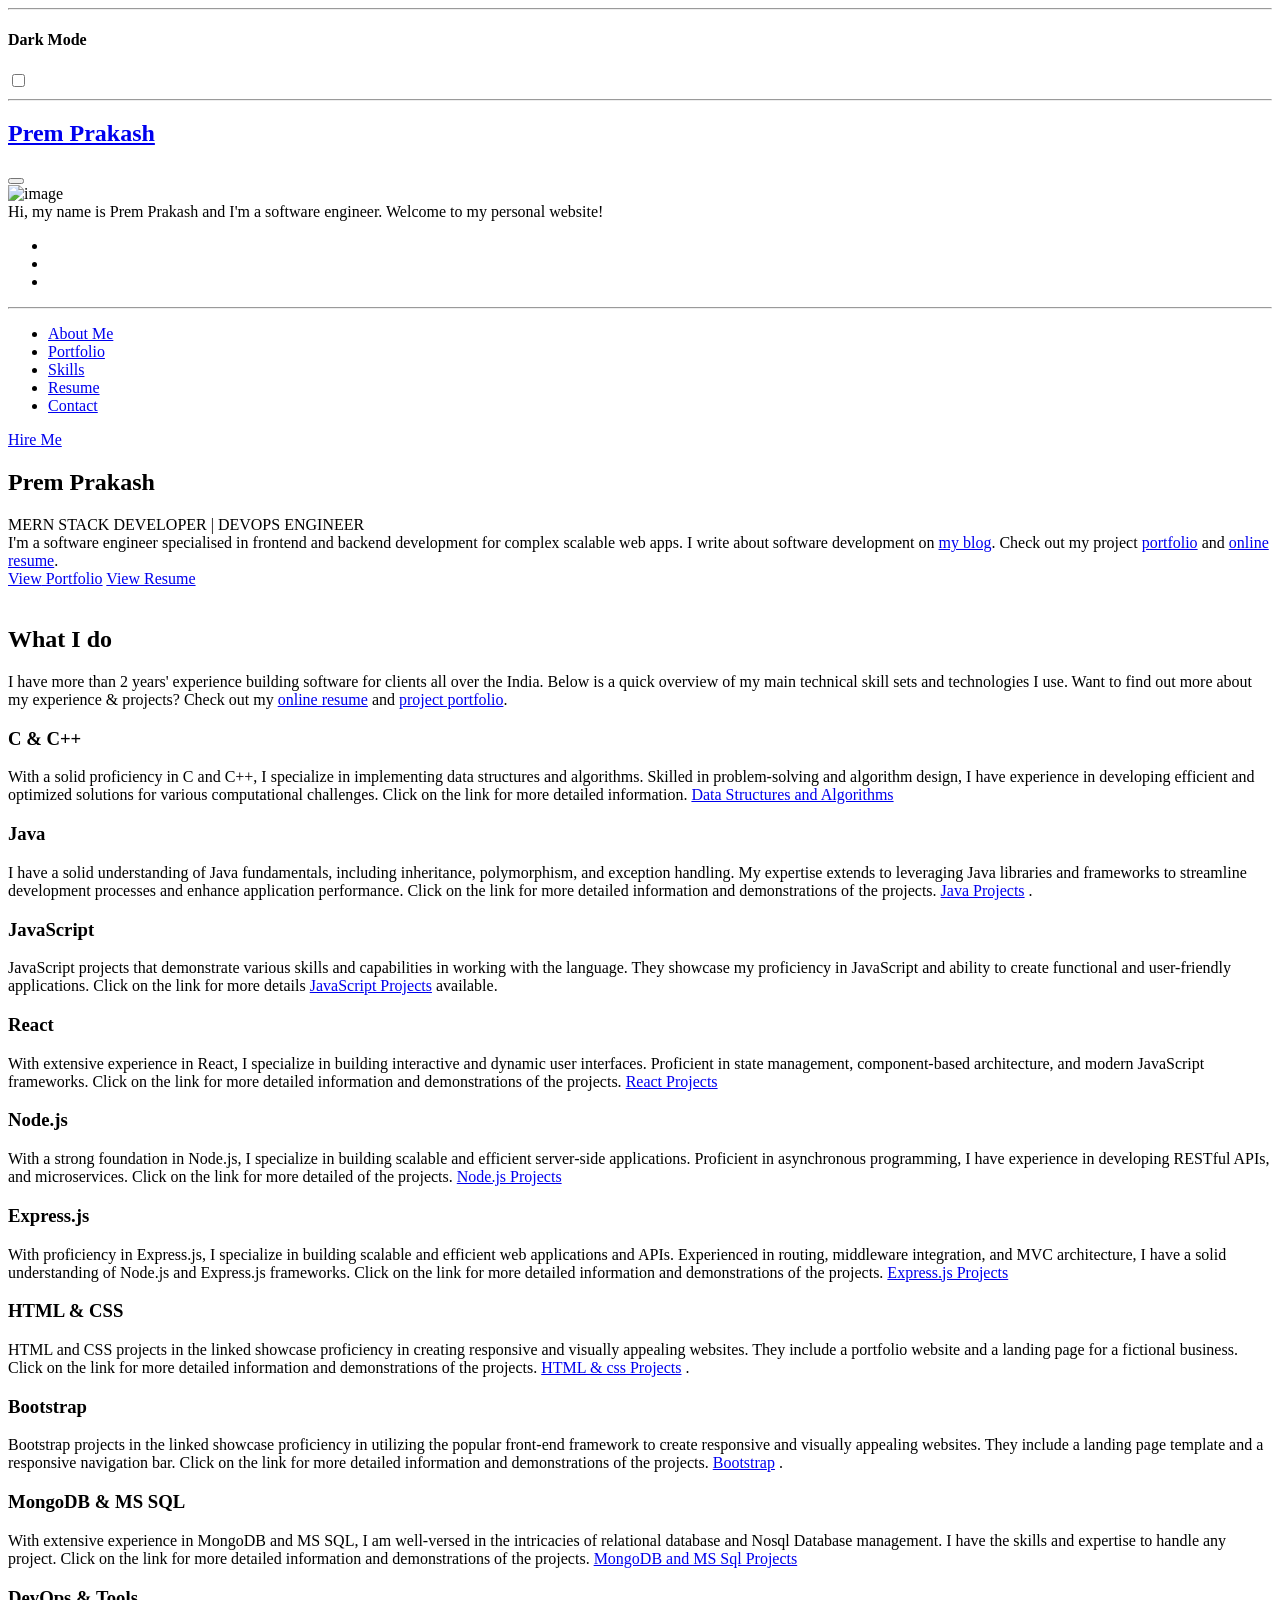
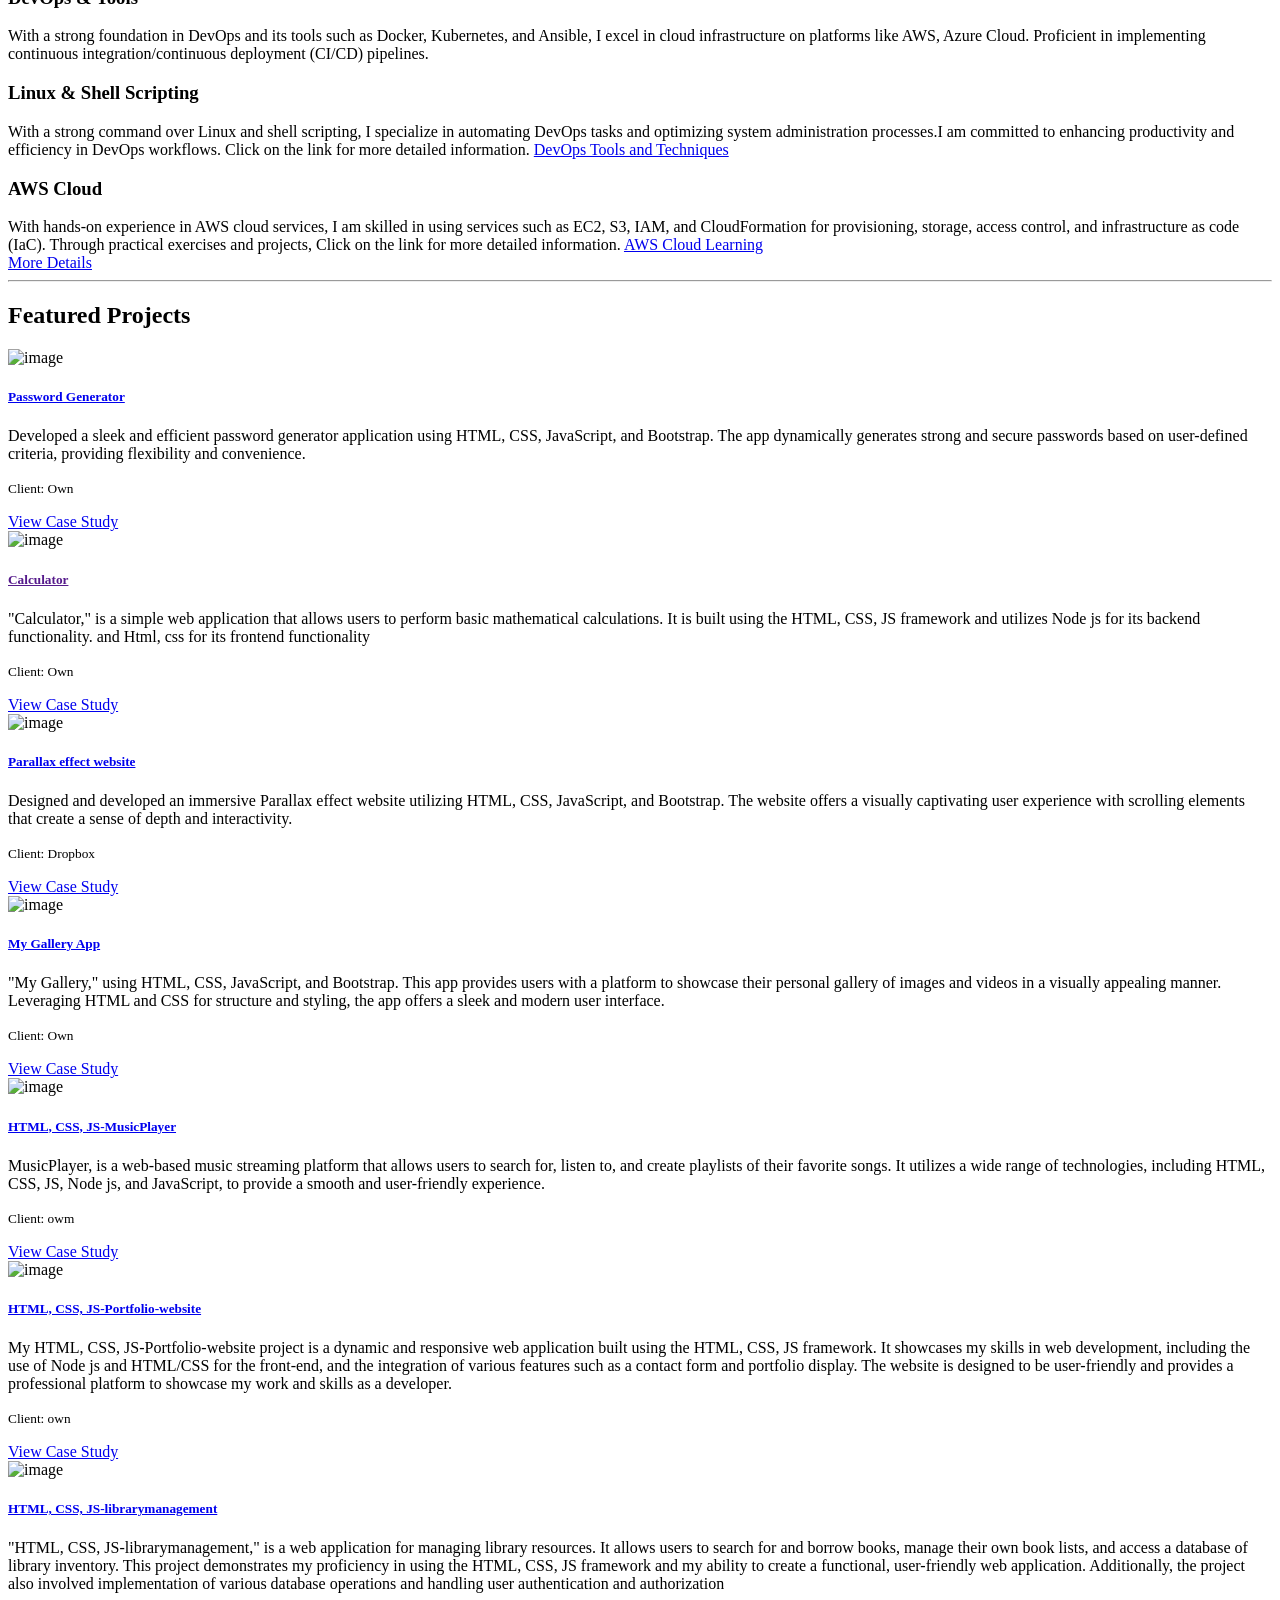
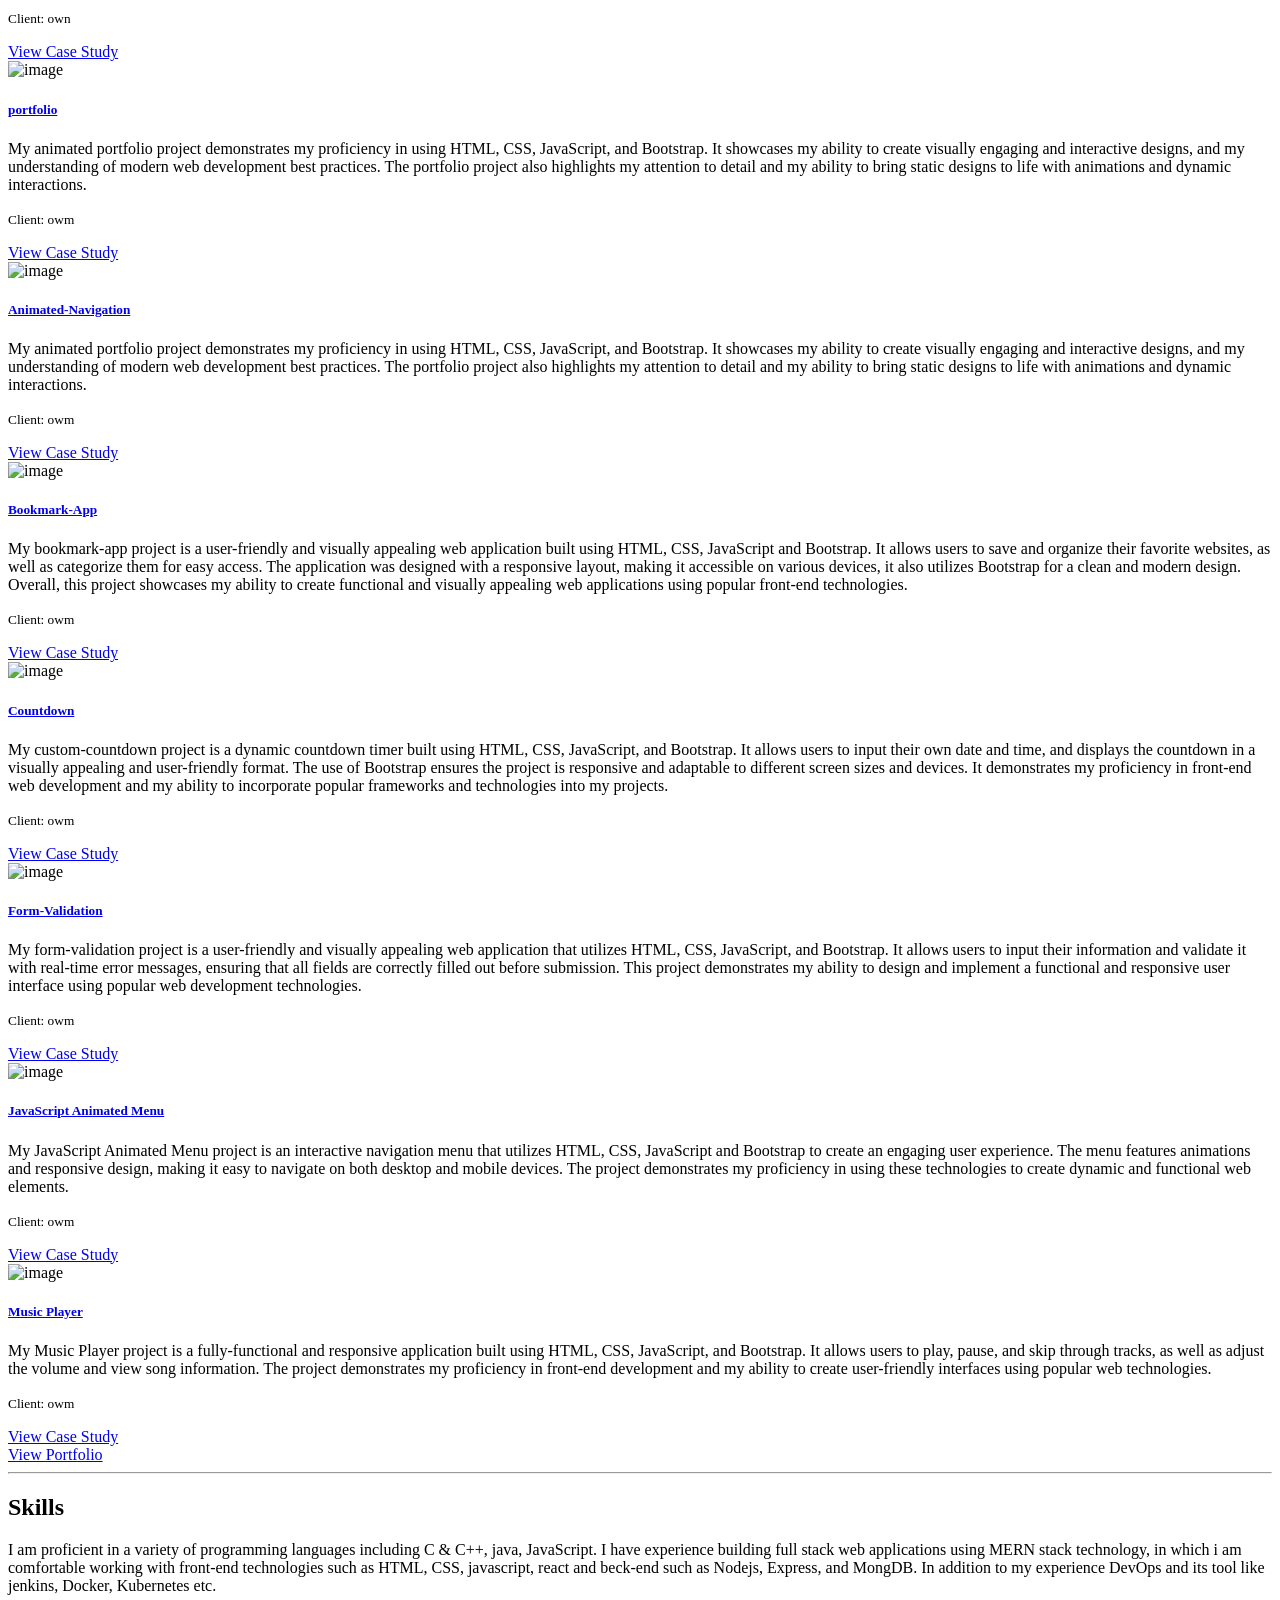
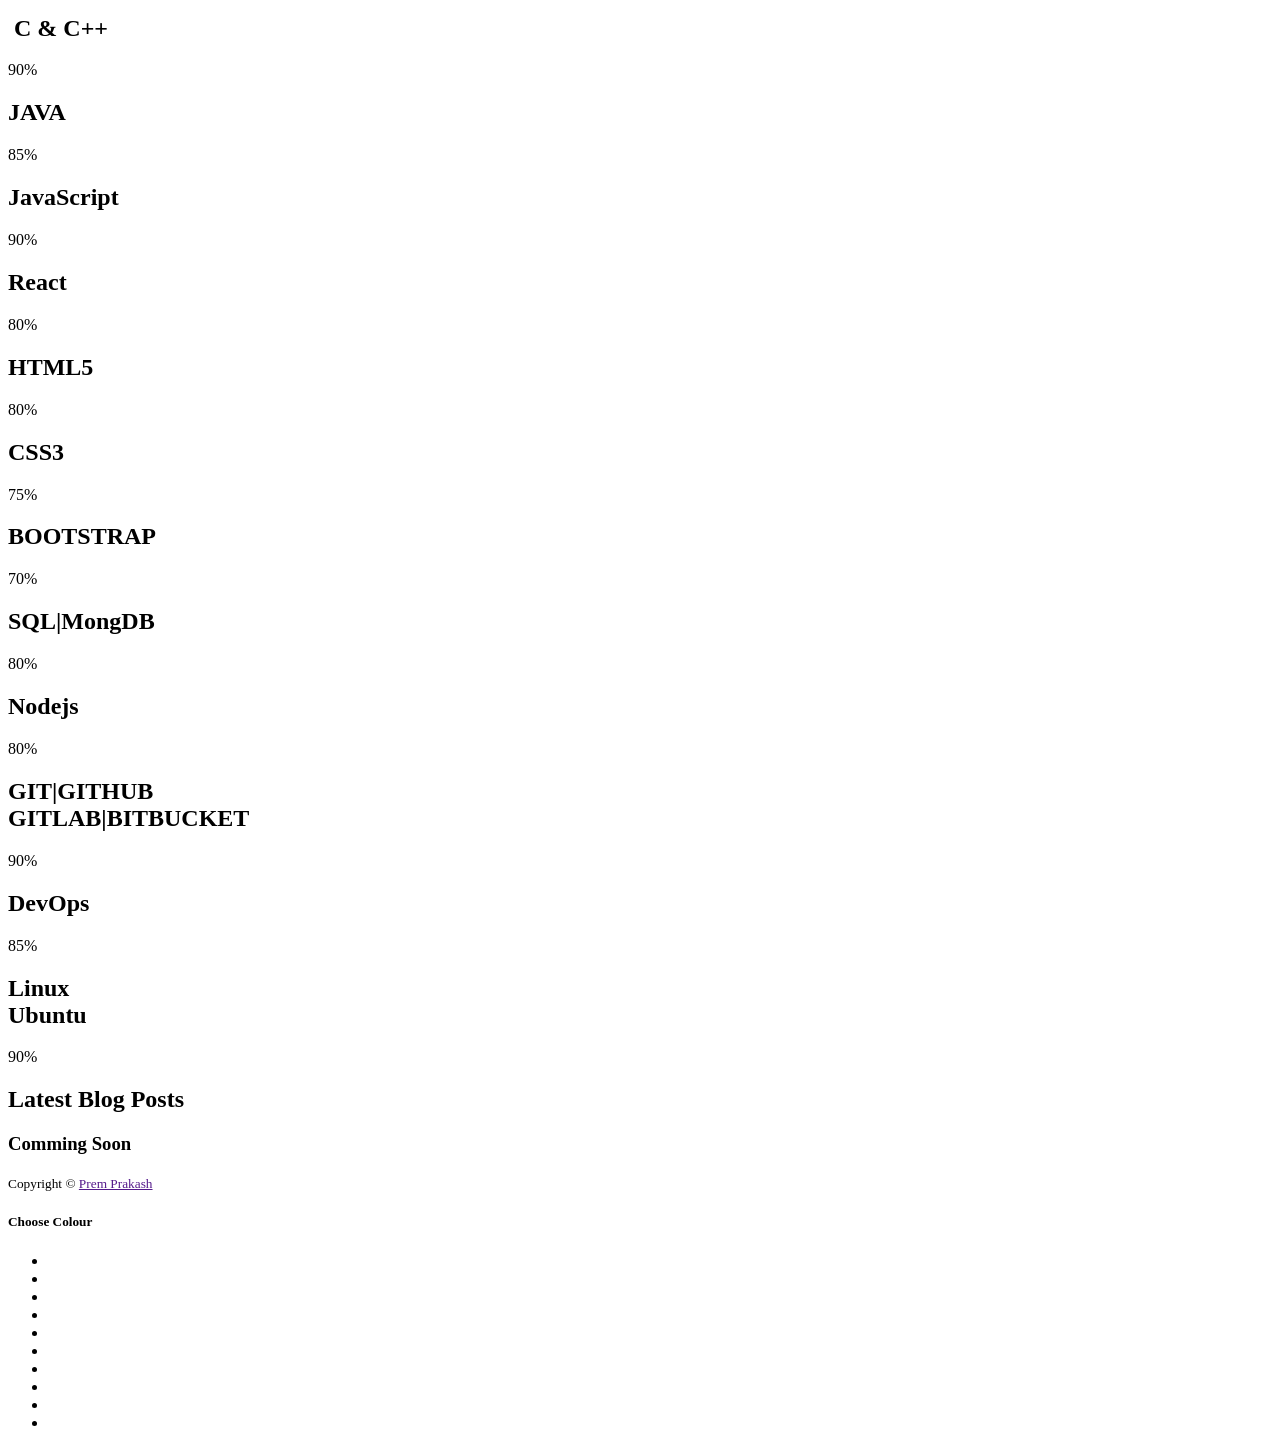
==== index.html @ c35da8e7 "Add files via upload" ====
<!DOCTYPE html>
<html lang="en">

<head>
	<title>PREM PRAKASH</title>

	<!-- Meta -->
	<meta charset="utf-8">
	<meta http-equiv="X-UA-Compatible" content="IE=edge">
	<meta name="viewport" content="width=device-width, initial-scale=1.0">
	<meta name="description" content="">
	<meta name="author" content="">
	<link rel="shortcut icon" href="assets/images/profile.PNG">

	<!-- Google Fonts -->
	<link href="https://fonts.googleapis.com/css?family=Roboto:300,400,500,700" rel="stylesheet">

	<!-- FontAwesome JS -->
	<script defer src="assets/fontawesome/js/all.js"></script>

	<!-- Plugin CSS -->
	<link rel="stylesheet" href="assets/plugins/tiny-slider/tiny-slider.css">

	<!-- Theme CSS -->
	<link id="theme-style" rel="stylesheet" href="assets/css/theme-1.css">
	<link id="theme-style" rel="stylesheet" href="assets/css/skill.css">

</head>

<body oncontextmenu="return false;">



	<div class="main-wrapper">
		<section class="about-me-section p-3 p-lg-5 theme-bg-light">
			<header class="header text-center">
				<div class="dark-mode-toggle">
					<hr class="mb-4">
					<h4 class="toggle-name"><i class="fas fa-adjust"></i>Dark Mode</h4>

					<input class="toggle" id="darkmode" type="checkbox">
					<label class="toggle-btn mx-auto mb-0" for="darkmode"></label>
					<hr>

				</div><!--//dark-mode-toggle-->
				<div class="force-overflow">
					<h1 class="blog-name pt-lg-4 mb-0"><a class="no-text-decoration" href="index.html">Prem Prakash</a>
					</h1>

					<nav class="navbar navbar-expand-lg navbar-dark">

						<button class="navbar-toggler" type="button" data-bs-toggle="collapse"
							data-bs-target="#navigation" aria-controls="navigation" aria-expanded="false"
							aria-label="Toggle navigation">
							<span class="navbar-toggler-icon"></span>
						</button>

						<div id="navigation" class="collapse navbar-collapse flex-column">
							<div class="profile-section pt-3 pt-lg-0">
								<img class="profile-image mb-3 rounded-circle mx-auto" src="assets/images/profile.PNG"
									alt="image">

								<div class="bio mb-3">Hi, my name is Prem Prakash and I'm a software engineer.
									Welcome to my
									personal website!</div><!--//bio-->
								<ul class="social-list list-inline py-2 mx-auto">
									<!-- <li class="list-inline-item"><a href="#"><i class="fab fa-twitter fa-fw"></i></a>
									</li> -->
									<li class="list-inline-item"><a
											href="https://www.linkedin.com/in/prem-prakash-7bb90125b/"><i
												class="fab fa-linkedin-in fa-fw"></i></a></li>
									<li class="list-inline-item"><a href="https://github.com/premprakashIT"><i
												class="fab fa-github-alt fa-fw"></i></a></li>
									<!-- <li class="list-inline-item"><a href="#"><i
												class="fab fa-stack-overflow fa-fw"></i></a>
									</li> -->
									<li class="list-inline-item"><a href="https://wa.me/919412964984"><i
												class="fa-brands fa-whatsapp"></i></a></li>
									<!-- <li class="list-inline-item"><a href="https://github.com/premprakashIT"><i
												class="fa-brands fa-github"></i></a></li>
									<li class="list-inline-item"><a href=""><i
												class="fa-brands fa-skype"></i></a></li> -->

								</ul><!--//social-list-->


								<hr>
							</div><!--//profile-section-->


							<ul class="navbar-nav flex-column text-start">
								<li class="nav-item">
									<a class="nav-link scrollto active" href="index.html"><i
											class="fas fa-user fa-fw me-2"></i>About
										Me<span class="sr-only"></span></a>
								</li>
								<li class="nav-item">
									<a class="nav-link scrollto" href="portfolio.html"><i
											class="fas fa-laptop-code fa-fw me-2"></i>Portfolio</a>
								</li>
								<!-- <li class="nav-item">
									<a class="nav-link scrollto" href="services.html"><i
											class="fas fa-briefcase fa-fw me-2"></i>Services
										&amp; Pricing</a>
								</li> -->
								<li class="nav-item">
									<a class="nav-link scrollto" href="skills.html"><i
											class="fas fa-language fa-fw me-2"></i>Skills</a>
								</li>
								<li class="nav-item">
									<a class="nav-link scrollto" href="resume.html"><i
										class="fas fa-file-alt fa-fw me-2"></i>Resume</a>
									</li>
								<!-- <li class="nav-item">
									<a class="nav-link scrollto" href="certificates.html"><i
											class="fas fa-certificate fa-fw me-2"></i>certificates</a>
										</li>
								<li class="nav-item">
									<a class="nav-link scrollto" href="blog-home.html"><i
											class="fas fa-blog fa-fw me-2"></i>Blog</a>
								</li> -->
								<li class="nav-item scrollto">
									<a class="nav-link" href="contact.html"><i
											class="fas fa-envelope-open-text fa-fw me-2"></i>Contact</a>
								</li>
								<!-- <li class="nav-item dropdown">
									<a class="nav-link dropdown-toggle" href="#" id="navbarDropdown" role="button"
										data-bs-toggle="dropdown" aria-expanded="false">
										<i class="fas fa-cogs fa-fw me-2"></i>More Pages
									</a>
									<ul class="dropdown-menu" aria-labelledby="navbarDropdown">
										<li><a class="dropdown-item" href="project.html">Project Page</a></li>
										<li><a class="dropdown-item" href="blog-home.html">Blog Home 1</a></li>
										<li><a class="dropdown-item" href="blog-home-alt.html">Blog Home 2</a></li>
										<li><a class="dropdown-item" href="blog-post.html">Blog Post</a></li>
									</ul>
								</li> -->
							</ul>

							<div class="my-2">
								<a class="btn btn-primary" href="contact.html" target="_blank"><i
									class="fas fa-paper-plane me-2"></i>Hire Me</a>
								</div>
								
							</div>
					</nav>
				</div><!--//force-overflow-->
			</header>
			<div class="container">
				<div class="profile-teaser row">

					<div class="col">
						<h2 class="name font-weight-bold mb-1">Prem Prakash</h2>
						<div class="tagline mb-3">MERN STACK DEVELOPER | DEVOPS ENGINEER</div>
						<div class="bio mb-4">I'm a software engineer specialised in frontend and backend development
							for complex scalable web apps. I write about software development on <a class="text-link"
								href="blog-home.html">my blog</a>. Check out
							my project <a class="text-link" href="portfolio.html">portfolio</a> and <a class="text-link"
								href="resume.html">online resume</a>.
						</div><!--//bio-->
						<div class="mb-4">
							<a class="btn btn-primary me-2 mb-3" href="portfolio.html"><i
								class="fas fa-arrow-alt-circle-right me-2"></i><span
								class="d-none d-md-inline">View</span> Portfolio</a>
								<a class="btn btn-secondary mb-3" href="resume.html"><i
									class="fas fa-file-alt me-2"></i><span class="d-none d-md-inline">View</span>
									Resume</a>
						</div>
					</div><!--//col-->

					<div class="col-md-5 col-lg-5">
						<img class="profile-image img-fluid mb-3 mb-lg-0 me-md-0" src="assets/images/profile.PNG"
							alt="">
					</div>
				</div>
			</div>
		</section><!--//about-me-section-->
		
		<section class="overview-section p-3 p-lg-5">
			<div class="container">
				<h2 class="section-title font-weight-bold mb-3">What I do</h2>
				<div class="section-intro mb-5">I have more than 2 years' experience building software for clients all
					over the India. Below is a quick overview of my main technical skill sets and technologies I use.
					Want to find out more about my experience & projects? Check out my <a class="text-link"
					href="resume.html">online resume</a> and <a class="text-link" href="portfolio.html">project
						portfolio</a>.</div>
				<div class="row">
					<div class="item col-6 col-lg-3">
						<div class="item-inner">
							<div class="item-icon"><i class="fas fa-code"></i></div>
							<h3 class="item-title">C &amp; C++</h3>
							<div class="item-desc">With a solid proficiency in C and C++, I specialize in implementing data structures and algorithms. Skilled in problem-solving and algorithm design, I have experience in developing efficient and optimized solutions for various computational challenges. Click on the link for more detailed information. <a class="theme-link" href="dsa.html" target="_blank">Data Structures and Algorithms</a></div>
						</div><!--//item-inner-->
					</div>
					
					
					<div class="item col-6 col-lg-3">
						<div class="item-inner">
							<div class="item-icon"><i class="fab fa-java me-2"></i></div>
							<h3 class="item-title">Java</h3>
							<div class="item-desc">I have a solid understanding of Java fundamentals, including inheritance, polymorphism, and exception handling. My expertise extends to leveraging Java libraries and frameworks to streamline development processes and enhance application performance. 
								Click on the link for more detailed information and demonstrations of the projects. <a
									class="theme-link" href="project.html" target="_blank">Java Projects</a>
								.</div>
						</div><!--//item-inner-->
					</div><!--//item-->
					<!-- <div class="item col-6 col-lg-3">
						<div class="item-inner">
							<div class="item-icon"><i class="fab fa-python me-2"></i></div>
							<h3 class="item-title">Python</h3>
							<div class="item-desc">python projects in the linked showcase a range of skills in utilizing
								the language for data analysis and machine learning. They include a sentiment analysis
								tool for social media text and a predictive model for stock prices.
								Click on the link for more detailed information and demonstrations of the projects
								<a class="theme-link" href="project.html" target="_blank">Python Projects</a>
							</div>
						</div> 
					</div> -->
					
					<div class="item col-6 col-lg-3">
						<div class="item-inner">
							<div class="item-icon"><i class="fab fa-js-square"></i></div>
							<h3 class="item-title">JavaScript</h3>
							<div class="item-desc">JavaScript projects that demonstrate various skills and capabilities
								in working with the language.
								They showcase my proficiency in JavaScript and ability to create functional and
								user-friendly applications.
								Click on the link for more details
								<a class="theme-link" href="project.html" target="_blank">JavaScript Projects</a>
								available.
							</div>
						</div><!--//item-inner-->
					</div><!--//item-->
					<div class="item col-6 col-lg-3">
						<div class="item-inner">
							<div class="item-icon"><i class="fab fa-react"></i></div>
							<h3 class="item-title">React</h3>
							<div class="item-desc">With extensive experience in React, I specialize in building interactive and dynamic user interfaces. Proficient in state management, component-based architecture, and modern JavaScript frameworks. Click on the link for more detailed information and demonstrations of the projects. <a class="theme-link" href="project.html" target="_blank">React Projects</a></div>
						</div><!--//item-inner-->
					</div>
					<div class="item col-6 col-lg-3">
						<div class="item-inner">
							<div class="item-icon"><i class="fab fa-node-js"></i></div>
							<h3 class="item-title">Node.js</h3>
							<div class="item-desc">With a strong foundation in Node.js, I specialize in building scalable and efficient server-side applications. Proficient in asynchronous programming, I have experience in developing RESTful APIs, and microservices. Click on the link for more detailed of the projects. <a class="theme-link" href="project.html" target="_blank">Node.js Projects</a></div>
						</div><!--//item-inner-->
					</div>
					<div class="item col-6 col-lg-3">
						<div class="item-inner">
							<div class="item-icon"><i class="fas fa-server"></i></div>
							<h3 class="item-title">Express.js</h3>
							<div class="item-desc">With proficiency in Express.js, I specialize in building scalable and efficient web applications and APIs. Experienced in routing, middleware integration, and MVC architecture, I have a solid understanding of Node.js and Express.js frameworks. Click on the link for more detailed information and demonstrations of the projects. <a class="theme-link" href="project.html" target="_blank">Express.js Projects</a></div>
						</div><!--//item-inner-->
					</div>
					
					
					<div class="item col-6 col-lg-3">
						<div class="item-inner">
							<div class="item-icon"><i class="fab fa-html5 me-2"></i><i class="fab fa-css3-alt"></i>
							</div>
							<h3 class="item-title">HTML &amp; CSS</h3>
							<div class="item-desc">HTML and CSS projects in the linked showcase proficiency in creating
								responsive and visually appealing websites. They include a portfolio website and a
								landing page for a fictional business. Click on the link for more detailed information
								and demonstrations of the projects. <a class="theme-link" href="project.html"
									target="_blank">HTML & css Projects</a>

								. </div>
						</div><!--//item-inner-->
					</div><!--//item-->
					<div class="item col-6 col-lg-3">
						<div class="item-inner">
							<div class="item-icon"><i class="fab fa-bootstrap"></i></div>
							<h3 class="item-title">Bootstrap</h3>
							<div class="item-desc">Bootstrap projects in the linked showcase proficiency in utilizing
								the popular front-end framework to create responsive and visually appealing websites.
								They include a landing page template and a responsive navigation bar. Click on the link
								for more detailed information and demonstrations of the projects. <a class="theme-link"
									href="project.html" target="_blank">Bootstrap</a>
								.
							</div>
						</div><!-- //item-inner -->
					</div><!-- //item -->

					
					<div class="item col-6 col-lg-3">
						<div class="item-inner">
							<div class="item-icon"><i class="fas fa-database"></i>
							</div>
							<h3 class="item-title">MongoDB &amp; MS SQL</h3>
							<div class="item-desc">With extensive experience in MongoDB and MS SQL, I am
								well-versed in the intricacies of relational database and Nosql Database management. I have the skills and expertise to handle any project. Click on the link for
								more detailed information
								and demonstrations of the projects. <a class="theme-link" href="project.html"
									target="_blank">MongoDB and MS Sql Projects</a>

							 </div>
						</div><!--//item-inner-->
					</div><!--//item-->
					<div class="item col-6 col-lg-3">
						<div class="item-inner">
							<div class="item-icon"><i class="fas fa-cogs"></i></div>
							<h3 class="item-title">DevOps & Tools</h3>
							<div class="item-desc">With a strong foundation in DevOps and its tools such as Docker, Kubernetes, and Ansible, I excel in cloud infrastructure on platforms like AWS, Azure Cloud. Proficient in implementing continuous integration/continuous deployment (CI/CD) pipelines.</div>
						</div><!--//item-inner-->
					</div>
					<div class="item col-6 col-lg-3">
						<div class="item-inner">
							<div class="item-icon"><i class="fab fa-linux"></i></div>
							<h3 class="item-title">Linux &amp; Shell Scripting</h3>
							<div class="item-desc">With a strong command over Linux and shell scripting, I specialize in automating DevOps tasks and optimizing system administration processes.I am committed to enhancing productivity and efficiency in DevOps workflows. Click on the link for more detailed information. <a class="theme-link" href="devops.html" target="_blank">DevOps Tools and Techniques</a></div>
						</div><!--//item-inner-->
					</div>
					<div class="item col-6 col-lg-3">
						<div class="item-inner">
							<div class="item-icon"><i class="fab fa-aws"></i></div>
							<h3 class="item-title">AWS Cloud</h3>
							<div class="item-desc">With hands-on experience in AWS cloud services, I am skilled in using services such as EC2, S3, IAM, and CloudFormation for provisioning, storage, access control, and infrastructure as code (IaC). Through practical exercises and projects, Click on the link for more detailed information. <a class="theme-link" href="aws.html" target="_blank">AWS Cloud Learning</a></div>
						</div><!--//item-inner-->
					</div>
					
					
				<div class="text-center py-3"><a href="project.html" class="btn btn-primary"><i
							class="fas fa-arrow-alt-circle-right me-2"></i>More Details

					</a></div>

			</div><!--//container-->
		</section>

		<div class="container">
			<hr>
		</div>

		<!-- <section class="testimonials-section p-3 p-lg-5">
			<div class="container">
				<h2 class="section-title font-weight-bold mb-5">Testimonials</h2>

				<div class="testiomonial-carousel-container">
					<div class="testimonial-carousel  tiny-slider">
						<div class="item">
							<div class="item-inner">
								<div class="quote-holder">
									<blockquote class="quote-content">
										Simon is a brilliant software engineer! Lorem ipsum dolor sit amet, consectetuer
										adipiscing elit. Aenean commodo ligula eget dolor. Aenean massa. Cum sociis
										natoque penatibus et magnis.
									</blockquote>
									<i class="fas fa-quote-left"></i>
								</div>//quote-holder
								<div class="source-holder">
									<div class="source-profile">
										<img src="assets/images/clients/profile-1.png" alt="image" />
									</div>
									<div class="meta">
										<div class="name">Brandon James</div>
										<div class="info">Project Manager, Google</div>
									</div>
								</div>
							</div>//item-inner
						</div>//item

						<div class="item">
							<div class="item-inner">
								<div class="quote-holder">
									<blockquote class="quote-content">
										Simon is a brilliant software engineer! Lorem ipsum dolor sit amet, consectetuer
										adipiscing elit. Aenean commodo ligula eget dolor. Aenean massa. Cum sociis
										natoque penatibus et magnis.
									</blockquote>
									<i class="fas fa-quote-left"></i>
								</div>//quote-holder
								<div class="source-holder">
									<div class="source-profile">
										<img src="assets/images/clients/profile-2.png" alt="image" />
									</div>
									<div class="meta">
										<div class="name">Kate Sanders</div>
										<div class="info">Project Manager, Uber</div>
									</div>
								</div>
							</div>//item-inner
						</div>//item

						<div class="item">
							<div class="item-inner">
								<div class="quote-holder">
									<blockquote class="quote-content">
										Simon is a brilliant software engineer! Lorem ipsum dolor sit amet, consectetuer
										adipiscing elit. Aenean commodo ligula eget dolor. Aenean massa. Cum sociis
										natoque penatibus et magnis.
									</blockquote>
									<i class="fas fa-quote-left"></i>
								</div>//quote-holder
								<div class="source-holder">
									<div class="source-profile">
										<img src="assets/images/clients/profile-3.png" alt="image" />
									</div>
									<div class="meta">
										<div class="name">James Lee</div>
										<div class="info">Product Manager, Amazon</div>
									</div>
								</div>
							</div>//item-inner
						</div>//item

						<div class="item">
							<div class="item-inner">
								<div class="quote-holder">
									<blockquote class="quote-content">
										Simon is a brilliant software engineer! Lorem ipsum dolor sit amet, consectetuer
										adipiscing elit. Aenean commodo ligula eget dolor. Aenean massa. Cum sociis
										natoque penatibus et magnis.
									</blockquote>
									<i class="fas fa-quote-left"></i>
								</div>//quote-holder
								<div class="source-holder">
									<div class="source-profile">
										<img src="assets/images/clients/profile-4.png" alt="image" />
									</div>
									<div class="meta">
										<div class="name">James Lee</div>
										<div class="info">Product Manager, Amazon</div>
									</div>
								</div>
							</div>//item-inner
						</div>//item

						<div class="item">
							<div class="item-inner">
								<div class="quote-holder">
									<blockquote class="quote-content">
										Simon is a brilliant software engineer! Lorem ipsum dolor sit amet, consectetuer
										adipiscing elit. Aenean commodo ligula eget dolor. Aenean massa. Cum sociis
										natoque penatibus et magnis.
									</blockquote>
									<i class="fas fa-quote-left"></i>
								</div>//quote-holder
								<div class="source-holder">
									<div class="source-profile">
										<img src="assets/images/clients/profile-5.png" alt="image" />
									</div>
									<div class="meta">
										<div class="name">Olivia White</div>
										<div class="info">Product Manager, Dropbox</div>
									</div>
								</div>
							</div>//item-inner
						</div>//item

						<div class="item">
							<div class="item-inner">
								<div class="quote-holder">
									<blockquote class="quote-content">
										Simon is a brilliant software engineer! Lorem ipsum dolor sit amet, consectetuer
										adipiscing elit. Aenean commodo ligula eget dolor. Aenean massa. Cum sociis
										natoque penatibus et magnis.
									</blockquote>
									<i class="fas fa-quote-left"></i>
								</div>//quote-holder
								<div class="source-holder">
									<div class="source-profile">
										<img src="assets/images/clients/profile-6.png" alt="image" />
									</div>
									<div class="meta">
										<div class="name">Samuel Reyes</div>
										<div class="info">CTO, StartupHub</div>
									</div>
								</div>
							</div>//item-inner
						</div>//item
					</div>//testimonial-carousel
				</div>//testimonial-carousel-container
			</div>//container
		</section>//testimonials-section -->

		<!-- <div class="container">
			<hr>
		</div> -->

		<section class="featured-section p-3 p-lg-5">
			<div class="container">
				<h2 class="section-title font-weight-bold mb-5">Featured Projects</h2>
				<div class="project-cards row isotope">
					<div class="isotope-item col-md-6 mb-5 React js Node js backend">
						<div class="card project-card">
							<div class="row">
								<div class="card-img-holder">
									<img src="assets/images/project/project-2.jpg" class="card-img" alt="image">
								</div>
								<div class="">
									<div class="card-body">
										<h5 class="card-title"><a href="project.html" class="theme-link">Password Generator</a></h5>
										<p class="card-text">Developed a sleek and efficient password generator application using HTML, CSS, JavaScript, and Bootstrap. The app dynamically generates strong and secure passwords based on user-defined criteria, providing flexibility and convenience. </p>
										<p class="card-text"><small class="text-muted">Client: Own</small>
										</p>
									</div>
								</div>
							</div>
							<div class="link-mask">
								<a class="link-mask-link" href="project.html"></a>
								<div class="link-mask-text">
									<a class="btn btn-secondary" href="project.html">
										<i class="fas fa-eye me-2"></i>View Case Study
									</a>
								</div>
							</div><!--//link-mask-->
						</div><!--//card-->
					</div><!--//col-->
					<div class="isotope-item col-md-6 mb-5 HTML, CSS, JS backend Node js frontend">
						<div class="card project-card">
							<div class="row">
								<div class="card-img-holder">
									<img src="assets/images/project/project-7.jpg" class="card-img" alt="image">
								</div>
								<div class="">
									<div class="card-body">
										<h5 class="card-title"><a href="" class="theme-link">Calculator</a></h5>
										<p class="card-text">"Calculator," is a simple web application that allows users
											to perform basic mathematical calculations.
											It is built using the HTML, CSS, JS framework and utilizes Node js for its backend
											functionality. and Html, css for its frontend functionality </p>
										<p class="card-text"><small class="text-muted">Client: Own</small></p>
									</div>
								</div>
							</div>
							<div class="link-mask">
								<a class="link-mask-link" href="project.html"></a>
								<div class="link-mask-text">
									<a class="btn btn-secondary" href="project.html">
										<i class="fas fa-eye me-2"></i>View Case Study
									</a>
								</div>
							</div><!--//link-mask-->
						</div><!--//card-->
					</div><!--//col-->
					<div class="isotope-item col-md-6 mb-5 React js backend Node js">
						<div class="card project-card">
							<div class="row">
								<div class="card-img-holder">
									<img src="assets/images/project/project-3.jpg" class="card-img" alt="image">
								</div>
								<div class="">
									<div class="card-body">
										<h5 class="card-title"><a href="project.html" class="theme-link">Parallax effect website</a></h5>
										<p class="card-text">Designed and developed an immersive Parallax effect website utilizing HTML, CSS, JavaScript, and Bootstrap. The website offers a visually captivating user experience with scrolling elements that create a sense of depth and interactivity.  </p>
										<p class="card-text"><small class="text-muted">Client: Dropbox</small></p>
									</div>
								</div>
							</div>
							<div class="link-mask">
								<a class="link-mask-link" href="project.html"></a>
								<div class="link-mask-text">
									<a class="btn btn-secondary" href="project.html">
										<i class="fas fa-eye me-2"></i>View Case Study
									</a>
								</div>
							</div><!--//link-mask-->
						</div><!--//card-->
					</div><!--//col-->
					<div class="isotope-item col-md-6 mb-5 React js Node js backend">
						<div class="card project-card">
							<div class="row">
								<div class="card-img-holder">
									<img src="assets/images/project/project-4.jpg" class="card-img" alt="image">
								</div>
								<div class="">
									<div class="card-body">
										<h5 class="card-title"><a href="project.html" class="theme-link">My Gallery App</a></h5>
										<p class="card-text">"My Gallery," using HTML, CSS, JavaScript, and Bootstrap. This app provides users with a platform to showcase their personal gallery of images and videos in a visually appealing manner. Leveraging HTML and CSS for structure and styling, the app offers a sleek and modern user interface.</p>
										<p class="card-text"><small class="text-muted">Client: Own</small></p>
									</div>
								</div>
							</div>
							<div class="link-mask">
								<a class="link-mask-link" href="project.html"></a>
								<div class="link-mask-text">
									<a class="btn btn-secondary" href="project.html">
										<i class="fas fa-eye me-2"></i>View Case Study
									</a>
								</div>
							</div><!--//link-mask-->
						</div><!--//card-->
					</div><!--//col-->

					<div class="isotope-item col-md-6 mb-5 frontend HTML, CSS, JS Node js backend">
						<div class="card project-card">
							<div class="row">
								<div class="card-img-holder">
									<img src="assets/images/project/project-8.jpg" class="card-img" alt="image">
								</div>
								<div class="">
									<div class="card-body">
										<h5 class="card-title"><a href="project.html"
												class="theme-link">HTML, CSS, JS-MusicPlayer</a></h5>
										<p class="card-text">MusicPlayer, is a web-based music streaming platform that
											allows users to search for, listen to, and create playlists of their
											favorite songs. It utilizes a wide range
											of technologies, including HTML, CSS, JS, Node js, and JavaScript, to provide a
											smooth and user-friendly experience.</p>
										<p class="card-text"><small class="text-muted">Client: owm</small></p>
									</div>
								</div>
							</div>
							<div class="link-mask">
								<a class="link-mask-link" href="project.html"></a>
								<div class="link-mask-text">
									<a class="btn btn-secondary" href="project.html">
										<i class="fas fa-eye me-2"></i>View Case Study
									</a>
								</div>
							</div><!--//link-mask-->
						</div><!--//card-->
					</div><!--//col-->

					<div class="isotope-item col-md-6 mb-5 HTML, CSS, JS Node js frontend backend">
						<div class="card project-card">
							<div class="row">
								<div class="card-img-holder">
									<img src="assets/images/project/project-9.jpg" class="card-img" alt="image">
								</div>
								<div class="">
									<div class="card-body">
										<h5 class="card-title"><a href="project.html"
												class="theme-link">HTML, CSS, JS-Portfolio-website</a></h5>
										<p class="card-text">My HTML, CSS, JS-Portfolio-website project is a dynamic and
											responsive web application built using the HTML, CSS, JS framework. It showcases my
											skills in web development, including the use of Node js and HTML/CSS for the
											front-end, and the integration of various features such as a contact form
											and portfolio display. The website is designed to be user-friendly and
											provides a professional platform to showcase my work and skills as a
											developer.</p>
										<p class="card-text"><small class="text-muted">Client: own</small></p>
									</div>
								</div>
							</div>
							<div class="link-mask">
								<a class="link-mask-link" href="project.html"></a>
								<div class="link-mask-text">
									<a class="btn btn-secondary" href="project.html">
										<i class="fas fa-eye me-2"></i>View Case Study
									</a>
								</div>
							</div><!--//link-mask-->
						</div><!--//card-->
					</div><!--//col-->
					<div class="isotope-item col-md-6 mb-5 HTML, CSS, JS Node js  backend">
						<div class="card project-card">
							<div class="row">
								<div class="card-img-holder">
									<img src="assets/images/project/project-11.jpg" class="card-img" alt="image">
								</div>
								<div class="">
									<div class="card-body">
										<h5 class="card-title"><a href="project.html" class="theme-link">
												HTML, CSS, JS-librarymanagement</a></h5>
										<p class="card-text">"HTML, CSS, JS-librarymanagement," is a web application for
											managing library resources.
											It allows users to search for and borrow books, manage their own book lists,
											and access a database of library inventory. This project demonstrates my
											proficiency in using the HTML, CSS, JS framework and my ability to create a
											functional, user-friendly web application. Additionally, the project also
											involved implementation of various database operations and handling user
											authentication and authorization</p>
										<p class="card-text"><small class="text-muted">Client: own</small></p>
									</div>
								</div>
							</div>
							<div class="link-mask">
								<a class="link-mask-link" href="project.html"></a>
								<div class="link-mask-text">
									<a class="btn btn-secondary" href="project.html">
										<i class="fas fa-eye me-2"></i>View Case Study
									</a>
								</div>
							</div><!--//link-mask-->
						</div><!--//card-->
					</div><!--//col-->
					<!-- <div class="isotope-item col-md-6 mb-5 HTML, CSS, JS Node js backend frontend">
						<div class="card project-card">
							<div class="row">
								<div class="card-img-holder">
									<img src="assets/images/project/project-10.jpg" class="card-img" alt="image">
								</div>
								<div class="">
									<div class="card-body">
										<h5 class="card-title"><a href="project.html"
												class="theme-link">HTML, CSS, JS-Resume-Bulider</a></h5>
										<p class="card-text">My HTML, CSS, JS project, Resume Builder, is a web application
											that allows users to create and edit their resumes online. It utilizes the
											HTML, CSS, JS framework to handle user authentication, data storage, and template
											rendering. Users can input their information, such as education and work
											experience, and the application will automatically format the resume into a
											professional-looking document. The project also includes a feature that
											allows users to download their resumes in PDF format. Overall, the goal of
											the project
											is to make it easy for individuals to create and update their resumes
											quickly and efficiently. </p>
										<p class="card-text"><small class="text-muted">Client: owm</small></p>
									</div>
								</div>
							</div>
							<div class="link-mask">
								<a class="link-mask-link" href="project.html"></a>
								<div class="link-mask-text">
									<a class="btn btn-secondary" href="project.html">
										<i class="fas fa-eye me-2"></i>View Case Study
									</a>
								</div>
							</div>
						</div>
					</div>//col -->
					<!-- <div class="isotope-item col-md-6 mb-5 HTML, CSS, JS Node js backend frontend">
						<div class="card project-card">
							<div class="row">
								<div class="card-img-holder">
									<img src="assets/images/project/project-12.jpg" class="card-img" alt="image">
								</div>
								<div class="">
									<div class="card-body">
										<h5 class="card-title"><a href="project.html"
												class="theme-link">HTML, CSS, JS-Instragram</a></h5>
										<p class="card-text">My HTML, CSS, JS project, "HTML, CSS, JS-Instagram," is a
											fully-functioning replica of the popular social media platform. It includes
											features such as user registration, image and video uploads, commenting, and
											a built-in search function. I utilized HTML, CSS, JS's built-in user authentication
											system and implemented a responsive design using Bootstrap. This project
											demonstrates my ability to work with HTML, CSS, JS's framework and utilize various
											tools and libraries to create a dynamic web application.</p>
										<p class="card-text"><small class="text-muted">Client: owm</small></p>
									</div>
								</div>
							</div>
							<div class="link-mask">
								<a class="link-mask-link" href="project.html"></a>
								<div class="link-mask-text">
									<a class="btn btn-secondary" href="project.html">
										<i class="fas fa-eye me-2"></i>View Case Study
									</a>
								</div>
							</div>
						</div>
					</div>//col -->
					<!-- <div class="isotope-item col-md-6 mb-5 HTML, CSS, JS Node js backend frontend">
						<div class="card project-card">
							<div class="row">
								<div class="card-img-holder">
									<img src="assets/images/project/project-8.jpg" class="card-img" alt="image">
								</div>
								<div class="">
									<div class="card-body">
										<h5 class="card-title"><a href="project.html"
												class="theme-link">HTML, CSS, JS-VIdeocall-App</a></h5>
										<p class="card-text">My HTML, CSS, JS project is a videocall application that allows
											users to conduct real-time video and audio chats. The project utilizes the
											HTML, CSS, JS framework and webRTC technology to provide a seamless and
											user-friendly experience. It also includes features such as screen sharing,
											mute/unmute, and call recording. The project demonstrates my ability to work
											with HTML, CSS, JS and webRTC, as well as my understanding of real-time
											communication and video conferencing technology.</p>
										<p class="card-text"><small class="text-muted">Client: owm</small></p>
									</div>
								</div>
							</div>
							<div class="link-mask">
								<a class="link-mask-link" href="project.html"></a>
								<div class="link-mask-text">
									<a class="btn btn-secondary" href="project.html">
										<i class="fas fa-eye me-2"></i>View Case Study
									</a>
								</div>
							</div>
						</div>
					</div>//col -->
					<!-- <div class="isotope-item col-md-6 mb-5 HTML, CSS, JS Node js backend frontend">
						<div class="card project-card">
							<div class="row">
								<div class="card-img-holder">
									<img src="assets/images/project/project-13.jpg" class="card-img" alt="image">
								</div>
								<div class="">
									<div class="card-body">
										<h5 class="card-title"><a href="project.html"
												class="theme-link">HTML, CSS, JS-Stackflow </a></h5>
										<p class="card-text">HTML, CSS, JS-Stackflow is a web-based project that utilizes the
											HTML, CSS, JS framework to create a platform for users to ask and answer technical
											questions, similar to Stack Overflow. The project includes features such as
											user registration and login, question and answer posting, voting system, and
											user profiles. It also includes an advanced search function and a tagging
											system to help users easily find relevant information. Overall,
											HTML, CSS, JS-Stackflow demonstrates my ability to work with the HTML, CSS, JS framework
											and create a functional and user-friendly web application.</p>
										<p class="card-text"><small class="text-muted">Client: owm</small></p>
									</div>
								</div>
							</div>
							<div class="link-mask">
								<a class="link-mask-link" href="project.html"></a>
								<div class="link-mask-text">
									<a class="btn btn-secondary" href="project.html">
										<i class="fas fa-eye me-2"></i>View Case Study
									</a>
								</div>
							</div>
						</div>
					</div>//col -->
					<!-- <div class="isotope-item col-md-6 mb-5 HTML, CSS, JS Node js backend frontend">
						<div class="card project-card">
							<div class="row">
								<div class="card-img-holder">
									<img src="assets/images/project/project-14.jpg" class="card-img" alt="image">
								</div>
								<div class="">
									<div class="card-body">
										<h5 class="card-title"><a href="project.html" class="theme-link">Djnago-Netflix
											</a></h5>
										<p class="card-text">My HTML, CSS, JS project, HTML, CSS, JS-Netflix, is a streaming platform
											that allows users to browse and watch a variety of movies and TV shows. It
											utilizes the power of the HTML, CSS, JS framework to create a user-friendly and
											responsive interface, complete with a search function and personalized
											recommendations. The project also incorporates various features such as
											video streaming, user authentication, and an admin panel for easy management
											of the platform's content. Overall, it's a well-designed and functional
											project that demonstrates my proficiency in using HTML, CSS, JS to create web
											applications.</p>
										<p class="card-text"><small class="text-muted">Client: owm</small></p>
									</div>
								</div>
							</div>
							<div class="link-mask">
								<a class="link-mask-link" href="project.html"></a>
								<div class="link-mask-text">
									<a class="btn btn-secondary" href="project.html">
										<i class="fas fa-eye me-2"></i>View Case Study
									</a>
								</div>
							</div>//link-mask
						</div>
					</div>-->
					<div class="isotope-item col-md-6 mb-5c bootstrap frontend">
						<div class="card project-card">
							<div class="row">
								<div class="card-img-holder">
									<img src="assets/images/project/project-15.jpg" class="card-img" alt="image">
								</div>
								<div class="">
									<div class="card-body">
										<h5 class="card-title"><a href="project.html" class="theme-link">portfolio
											</a></h5>
										<p class="card-text">My animated portfolio project demonstrates my proficiency
											in using HTML, CSS, JavaScript, and Bootstrap. It showcases my ability to
											create visually engaging and interactive designs, and my understanding of
											modern web development best practices. The portfolio project also highlights
											my attention to detail and my ability to bring static designs to life with
											animations and dynamic interactions.</p>
										<p class="card-text"><small class="text-muted">Client: owm</small></p>
									</div>
								</div>
							</div>
							<div class="link-mask">
								<a class="link-mask-link" href="project.html"></a>
								<div class="link-mask-text">
									<a class="btn btn-secondary" href="project.html">
										<i class="fas fa-eye me-2"></i>View Case Study
									</a>
								</div>
							</div><!--//link-mask-->
						</div><!--//card-->
					</div><!--//col-->
					<div class="isotope-item col-md-6 mb-5 bootstrap frontend">
						<div class="card project-card">
							<div class="row">
								<div class="card-img-holder">
									<img src="assets/images/project/project-16.gif" class="card-img" alt="image">
								</div>
								<div class="">
									<div class="card-body">
										<h5 class="card-title"><a href="project.html"
												class="theme-link">Animated-Navigation
											</a></h5>
										<p class="card-text">My animated portfolio project demonstrates my proficiency
											in using HTML, CSS, JavaScript, and Bootstrap. It showcases my ability to
											create visually engaging and interactive designs, and my understanding of
											modern web development best practices. The portfolio project also highlights
											my attention to detail and my ability to bring static designs to life with
											animations and dynamic interactions.</p>
										<p class="card-text"><small class="text-muted">Client: owm</small></p>
									</div>
								</div>
							</div>
							<div class="link-mask">
								<a class="link-mask-link" href="project.html"></a>
								<div class="link-mask-text">
									<a class="btn btn-secondary" href="project.html">
										<i class="fas fa-eye me-2"></i>View Case Study
									</a>
								</div>
							</div><!--//link-mask-->
						</div><!--//card-->
					</div><!--//col-->
					<div class="isotope-item col-md-6 mb-5 bootstrap frontend">
						<div class="card project-card">
							<div class="row">
								<div class="card-img-holder">
									<img src="assets/images/project/project-17.png" class="card-img" alt="image">
								</div>
								<div class="">
									<div class="card-body">
										<h5 class="card-title"><a href="project.html" class="theme-link">Bookmark-App
											</a></h5>
										<p class="card-text">My bookmark-app project is a user-friendly and visually
											appealing web application built using HTML, CSS, JavaScript and Bootstrap.
											It allows users to save and organize their favorite websites, as well as
											categorize them for easy access. The application was designed with a
											responsive layout, making it accessible on various devices, it also utilizes
											Bootstrap for a clean and modern design. Overall, this project showcases my
											ability to create functional and visually appealing web applications using
											popular front-end technologies.</p>
										<p class="card-text"><small class="text-muted">Client: owm</small></p>
									</div>
								</div>
							</div>
							<div class="link-mask">
								<a class="link-mask-link" href="project.html"></a>
								<div class="link-mask-text">
									<a class="btn btn-secondary" href="project.html">
										<i class="fas fa-eye me-2"></i>View Case Study
									</a>
								</div>
							</div><!--//link-mask-->
						</div><!--//card-->
					</div><!--//col-->
					<div class="isotope-item col-md-6 mb-5 bootstrap frontend">
						<div class="card project-card">
							<div class="row">
								<div class="card-img-holder">
									<img src="assets/images/project/project-18.gif" class="card-img" alt="image">
								</div>
								<div class="">
									<div class="card-body">
										<h5 class="card-title"><a href="project.html" class="theme-link">Countdown
											</a></h5>
										<p class="card-text">My custom-countdown project is a dynamic countdown timer
											built using HTML, CSS, JavaScript, and Bootstrap. It allows users to input
											their own date and time, and displays the countdown in a visually appealing
											and user-friendly format. The use of Bootstrap ensures the project is
											responsive and adaptable to different screen sizes and devices. It
											demonstrates my proficiency in front-end web development and my ability to
											incorporate popular frameworks and technologies into my projects.</p>
										<p class="card-text"><small class="text-muted">Client: owm</small></p>
									</div>
								</div>
							</div>
							<div class="link-mask">
								<a class="link-mask-link" href="project.html"></a>
								<div class="link-mask-text">
									<a class="btn btn-secondary" href="project.html">
										<i class="fas fa-eye me-2"></i>View Case Study
									</a>
								</div>
							</div><!--//link-mask-->
						</div><!--//card-->
					</div><!--//col-->
					<div class="isotope-item col-md-6 mb-5 bootstrap frontend">
						<div class="card project-card">
							<div class="row">
								<div class="card-img-holder">
									<img src="assets/images/project/project-19.png" class="card-img" alt="image">
								</div>
								<div class="">
									<div class="card-body">
										<h5 class="card-title"><a href="project.html" class="theme-link">Form-Validation
											</a></h5>
										<p class="card-text">My form-validation project is a user-friendly and visually
											appealing web application that utilizes HTML, CSS, JavaScript, and
											Bootstrap. It allows users to input their information and validate it with
											real-time error messages, ensuring that all fields are correctly filled out
											before submission. This project demonstrates my ability to design and
											implement a functional and responsive user interface using popular web
											development technologies.</p>
										<p class="card-text"><small class="text-muted">Client: owm</small></p>
									</div>
								</div>
							</div>
							<div class="link-mask">
								<a class="link-mask-link" href="project.html"></a>
								<div class="link-mask-text">
									<a class="btn btn-secondary" href="project.html">
										<i class="fas fa-eye me-2"></i>View Case Study
									</a>
								</div>
							</div><!--//link-mask-->
						</div><!--//card-->
					</div><!--//col-->
					<!-- <div class="isotope-item col-md-6 mb-5 bootstrap frontend">
						<div class="card project-card">
							<div class="row">
								<div class="card-img-holder">
									<img src="assets/images/project/project-20.png" class="card-img" alt="image">
								</div>
								<div class="">
									<div class="card-body">
										<h5 class="card-title"><a href="project.html" class="theme-link">Github Profiles
											</a></h5>
										<p class="card-text">My Github-profiles project is a web development project
											that utilizes HTML, CSS, JavaScript, and Bootstrap to showcase my skills in
											front-end development. The project demonstrates my proficiency in creating
											responsive and visually appealing web pages using these popular
											technologies. The project is also a great representation of my ability to
											code cleanly, effectively and efficiently.</p>
										<p class="card-text"><small class="text-muted">Client: owm</small></p>
									</div>
								</div>
							</div>
							<div class="link-mask">
								<a class="link-mask-link" href="project.html"></a>
								<div class="link-mask-text">
									<a class="btn btn-secondary" href="project.html">
										<i class="fas fa-eye me-2"></i>View Case Study
									</a>
								</div>
							</div>
						</div>
					</div> -->
					<div class="isotope-item col-md-6 mb-5 bootstrap frontend">
						<div class="card project-card">
							<div class="row">
								<div class="card-img-holder">
									<img src="assets/images/project/project-21.jpg" class="card-img" alt="image">
								</div>
								<div class="">
									<div class="card-body">
										<h5 class="card-title"><a href="project.html" class="theme-link">JavaScript
												Animated Menu
											</a></h5>
										<p class="card-text">My JavaScript Animated Menu project is an interactive
											navigation menu that utilizes HTML, CSS, JavaScript and Bootstrap to create
											an engaging user experience. The menu features animations and responsive
											design, making it easy to navigate on both desktop and mobile devices. The
											project demonstrates my proficiency in using these technologies to create
											dynamic and functional web elements.</p>
										<p class="card-text"><small class="text-muted">Client: owm</small></p>
									</div>
								</div>
							</div>
							<div class="link-mask">
								<a class="link-mask-link" href="project.html"></a>
								<div class="link-mask-text">
									<a class="btn btn-secondary" href="project.html">
										<i class="fas fa-eye me-2"></i>View Case Study
									</a>
								</div>
							</div><!--//link-mask-->
						</div><!--//card-->
					</div><!--//col-->
					<div class="isotope-item col-md-6 mb-5 bootstrap frontend">
						<div class="card project-card">
							<div class="row">
								<div class="card-img-holder">
									<img src="assets/images/project/project-20.jpg" class="card-img" alt="image">
								</div>
								<div class="">
									<div class="card-body">
										<h5 class="card-title"><a href="project.html" class="theme-link">Music Player
											</a></h5>
										<p class="card-text">My Music Player project is a fully-functional and
											responsive application built using HTML, CSS, JavaScript, and Bootstrap. It
											allows users to play, pause, and skip through tracks, as well as adjust the
											volume and view song information. The project demonstrates my proficiency in
											front-end development and my ability to create user-friendly interfaces
											using popular web technologies.</p>
										<p class="card-text"><small class="text-muted">Client: owm</small></p>
									</div>
								</div>
							</div>
							<div class="link-mask">
								<a class="link-mask-link" href="project.html"></a>
								<div class="link-mask-text">
									<a class="btn btn-secondary" href="project.html">
										<i class="fas fa-eye me-2"></i>View Case Study
									</a>
								</div>
							</div><!--//link-mask-->
						</div><!--//card-->
					</div><!--//col-->
				</div><!--//row-->
				<div class="text-center py-3"><a href="portfolio.html" class="btn btn-primary"><i
							class="fas fa-arrow-alt-circle-right me-2"></i>View Portfolio</a></div>

			</div><!--//container-->
		</section><!--//featured-section-->

		<div class="container">
			<hr>
		</div>
		<section id="skills" class="skills section-bg">
			<div class="container">

				<div class="">
					<h2 class="section-title font-weight-bold mb-5">Skills</h2>
					<p>I am proficient in a variety of programming languages including C & C++, java, JavaScript. I
						have
						experience building full stack web applications using MERN stack technology, in which i
						am
						comfortable working with front-end technologies such as HTML, CSS, javascript, react and beck-end such as Nodejs, Express, and MongDB.
						In addition to my experience
						DevOps and its tool like jenkins, Docker, Kubernetes etc.</p>
				</div>

				<div class="row d-flex justify-content-center mt-100">

					<div class="col-auto">
						<div class=" rounded-lg p-5 ">
							<h2 class="h6 font-weight-bold text-center mb-3">&nbsp;C & C++</h2>
							<div class="progress blue">
								<span class="progress-left">
									<span class="progress-bar"></span>
								</span>
								<span class="progress-right">
									<span class="progress-bar"></span>
								</span>
								<div class="progress-value">90%</div>
							</div>
						</div>
					</div>
					<div class="col-auto">
						<div class=" rounded-lg p-5 ">
							<h2 class="h6 font-weight-bold text-center mb-4">JAVA</h2>
							<div class="progress powderblue">
								<span class="progress-left">
									<span class="progress-bar"></span>
								</span>
								<span class="progress-right">
									<span class="progress-bar"></span>
								</span>
								<div class="progress-value">85%</div>
							</div>
						</div>
					</div>



					<div class="col-auto">
						<div class=" rounded-lg p-5 ">
							<h2 class="h6 font-weight-bold text-center mb-4">JavaScript</h2>

							<div class="progress steelblue">
								<span class="progress-left">
									<span class="progress-bar"></span>
								</span>
								<span class="progress-right">
									<span class="progress-bar"></span>
								</span>
								<div class="progress-value">90%</div>
							</div>

						</div>
					</div>

					<div class="col-auto">
						<div class=" rounded-lg p-5 ">
							<h2 class="h6 font-weight-bold text-center mb-4">React</h2>
							<div class="progress orange">
								<span class="progress-left">
									<span class="progress-bar"></span>
								</span>
								<span class="progress-right">
									<span class="progress-bar"></span>
								</span>
								<div class="progress-value">80%</div>
							</div>
						</div>
					</div>
					<div class="col-auto">
						<div class=" rounded-lg p-5 ">
							<h2 class="h6 font-weight-bold text-center mb-4">HTML5</h2>
							<div class="progress purple">
								<span class="progress-left">
									<span class="progress-bar"></span>
								</span>
								<span class="progress-right">
									<span class="progress-bar"></span>
								</span>
								<div class="progress-value">80%</div>
							</div>
						</div>
					</div>

					<div class="col-auto">
						<div class=" rounded-lg p-5 ">
							<h2 class="h6 font-weight-bold text-center mb-4">CSS3</h2>
							<div class="progress black">
								<span class="progress-left">
									<span class="progress-bar"></span>
								</span>
								<span class="progress-right">
									<span class="progress-bar"></span>
								</span>
								<div class="progress-value">75%</div>
							</div>
						</div>
					</div>

					<div class="col-auto">
						<div class=" rounded-lg p-5 ">
							<h2 class="h6 font-weight-bold text-center mb-4">BOOTSTRAP</h2>
							<div class="progress gray">
								<span class="progress-left">
									<span class="progress-bar"></span>
								</span>
								<span class="progress-right">
									<span class="progress-bar"></span>
								</span>
								<div class="progress-value">70%</div>
							</div>
						</div>
					</div>

					<div class="col-auto">
						<div class=" rounded-lg p-5 ">
							<h2 class="h6 font-weight-bold text-center mb-4">SQL|MongDB</h2>

							<div class="progress red">
								<span class="progress-left">
									<span class="progress-bar"></span>
								</span>
								<span class="progress-right">
									<span class="progress-bar"></span>
								</span>
								<div class="progress-value">80%</div>
							</div>
						</div>
					</div>

					<div class="col-auto">
						<div class=" rounded-lg p-5 ">
							<h2 class="h6 font-weight-bold text-center mb-4">Nodejs</h2>
							<div class="progress indigo">
								<span class="progress-left">
									<span class="progress-bar"></span>
								</span>
								<span class="progress-right">
									<span class="progress-bar"></span>
								</span>
								<div class="progress-value">80%</div>
							</div>
						</div>
					</div>

					<div class="col-auto">
						<div class=" rounded-lg p-5 ">
							<h2 class="h6 font-weight-bold text-center mb-4">GIT|GITHUB<br>GITLAB|BITBUCKET</h2>
							<div class="progress violet">
								<span class="progress-left">
									<span class="progress-bar"></span>
								</span>
								<span class="progress-right">
									<span class="progress-bar"></span>
								</span>
								<div class="progress-value">90%</div>
							</div>
						</div>
					</div>

					<div class="col-auto">
						<div class=" rounded-lg p-5 ">
							<h2 class="h6 font-weight-bold text-center mb-4">DevOps</h2>
							<div class="progress green">
								<span class="progress-left">
									<span class="progress-bar"></span>
								</span>
								<span class="progress-right">
									<span class="progress-bar"></span>
								</span>
								<div class="progress-value">85%</div>
							</div>
						</div>
					</div>

					<div class="col-auto">
						<div class=" rounded-lg p-5 ">
							<h2 class="h6 font-weight-bold text-center mb-4">Linux<br>Ubuntu</h2>
							<div class="progress pink">
								<span class="progress-left">
									<span class="progress-bar"></span>
								</span>
								<span class="progress-right">
									<span class="progress-bar"></span>
								</span>
								<div class="progress-value">90%</div>
							</div>
						</div>
					</div>



				</div>

			</div>
		</section>

		<section class="latest-blog-section p-3 p-lg-5">
			<div class="container">
				<h2 class="section-title font-weight-bold mb-5">Latest Blog Posts</h2>

				<h3 class="text-center">Comming Soon</h3>


				<!-- <div class="row">
					
					<div class="col-md-4 mb-5">
						<div class="card blog-post-card">
							<img class="card-img-top" src="assets/images/blog/blog-post-thumb-card-1.jpg" alt="image">
							<div class="card-body">
								<h5 class="card-title"><a class="theme-link" href="blog-post.html">Top 3 JavaScript
										Frameworks</a></h5>
								<p class="card-text">Lorem ipsum dolor sit amet, consectetuer adipiscing elit. Aenean
									commodo ligula eget dolor. Aenean massa. Cum sociis natoque penatibus et magnis dis
									parturient...</p>
								<p class="mb-0"><a class="text-link" href="blog-post.html">Read more &rarr;</a></p>

							</div>
							<div class="card-footer">
								<small class="text-muted">Published 2 days ago</small>
							</div>
						</div>//card
					</div>//col
					<div class="col-md-4 mb-5">
						<div class="card blog-post-card">
							<img class="card-img-top" src="assets/images/blog/blog-post-thumb-card-2.jpg" alt="image">
							<div class="card-body">
								<h5 class="card-title"><a class="theme-link" href="blog-post.html">About Remote
										Working</a></h5>
								<p class="card-text">Lorem ipsum dolor sit amet, consectetuer adipiscing elit. Aenean
									commodo ligula eget dolor. Aenean massa. Cum sociis natoque penatibus et magnis dis
									parturient...</p>
								<p class="mb-0"><a class="text-link" href="blog-post.html">Read more &rarr;</a></p>
							</div>
							<div class="card-footer">
								<small class="text-muted">Published a week ago</small>

							</div>
						</div>//card
					</div>//col
					<div class="col-md-4 mb-5">
						<div class="card blog-post-card">
							<img class="card-img-top" src="assets/images/blog/blog-post-thumb-card-3.jpg" alt="image">
							<div class="card-body">
								<h5 class="card-title"><a class="theme-link" href="blog-post.html">A Guide to Becoming a
										Full-Stack Developer</a></h5>
								<p class="card-text">Lorem ipsum dolor sit amet, consectetuer adipiscing elit. Aenean
									commodo ligula eget dolor. Aenean massa. Cum sociis natoque penatibus et magnis dis
									parturient...</p>
								<p class="mb-0"><a class="text-link" href="blog-post.html">Read more &rarr;</a></p>
							</div>
							<div class="card-footer">
								<small class="text-muted">Published 3 weeks ago</small>
							</div>
						</div>//card
					</div>//col
				</div>//row -->
				<!-- <div class="text-center py-3"><a href="blog-hom.html" class="btn btn-primary"><i
							class="fas fa-arrow-alt-circle-right me-2"></i>View Blog</a></div> -->
			</div><!--//container-->

		</section><!--//latest-blog-section-->

		<footer class="footer text-center py-4">
			<small class="copyright">Copyright &copy; <a href="" target="_blank">Prem Prakash</a></small>
		</footer>

	</div><!--//main-wrapper-->



	<!-- *****CONFIGURE STYLE (REMOVE ON YOUR PRODUCTION SITE)****** -->
	<div id="config-panel" class="config-panel config-panel-hide d-none d-lg-block">
		<div class="panel-inner">
			<a id="config-trigger" class="config-trigger text-center" href="#"><i class="fas fa-cog mx-auto"
					data-fa-transform="down-6"></i></a>
			<h5 class="panel-title">Choose Colour</h5>
			<ul id="color-options" class="list-inline mb-0">
				<li class="theme-1 active list-inline-item"><a data-style="assets/css/theme-1.css" href="#"></a></li>
				<li class="theme-2  list-inline-item"><a data-style="assets/css/theme-2.css" href="#"></a></li>
				<li class="theme-3  list-inline-item"><a data-style="assets/css/theme-3.css" href="#"></a></li>
				<li class="theme-4  list-inline-item"><a data-style="assets/css/theme-4.css" href="#"></a></li>
				<li class="theme-5  list-inline-item"><a data-style="assets/css/theme-5.css" href="#"></a></li>
				<li class="theme-6  list-inline-item"><a data-style="assets/css/theme-6.css" href="#"></a></li>
				<li class="theme-7  list-inline-item"><a data-style="assets/css/theme-7.css" href="#"></a></li>
				<li class="theme-8  list-inline-item"><a data-style="assets/css/theme-8.css" href="#"></a></li>
				<li class="theme-9  list-inline-item"><a data-style="assets/css/theme-9.css" href="#"></a></li>
				<li class="theme-10  list-inline-item"><a data-style="assets/css/theme-10.css" href="#"></a></li>
			</ul>
			<a id="config-close" class="close" href="#"><i class="fa fa-times-circle"></i></a>
		</div><!--//panel-inner-->
	</div><!--//configure-panel-->

	<!-- Javascript -->
	<script src="assets/plugins/popper.min.js"></script>
	<script src="assets/plugins/bootstrap/js/bootstrap.min.js"></script>

	<script src="assets/plugins/tiny-slider/min/tiny-slider.js"></script>
	<script src="assets/js/testimonials.js"></script>

	<!-- Style Switcher (REMOVE ON YOUR PRODUCTION SITE) -->
	<script src="assets/js/demo/style-switcher.js"></script>

	<!-- Dark Mode -->
	<script src="assets/plugins/js-cookie.min.js"></script>
	<script src="assets/js/dark-mode.js"></script>

	<script src="desable_rightclick.js"></script>

</body>

</html>
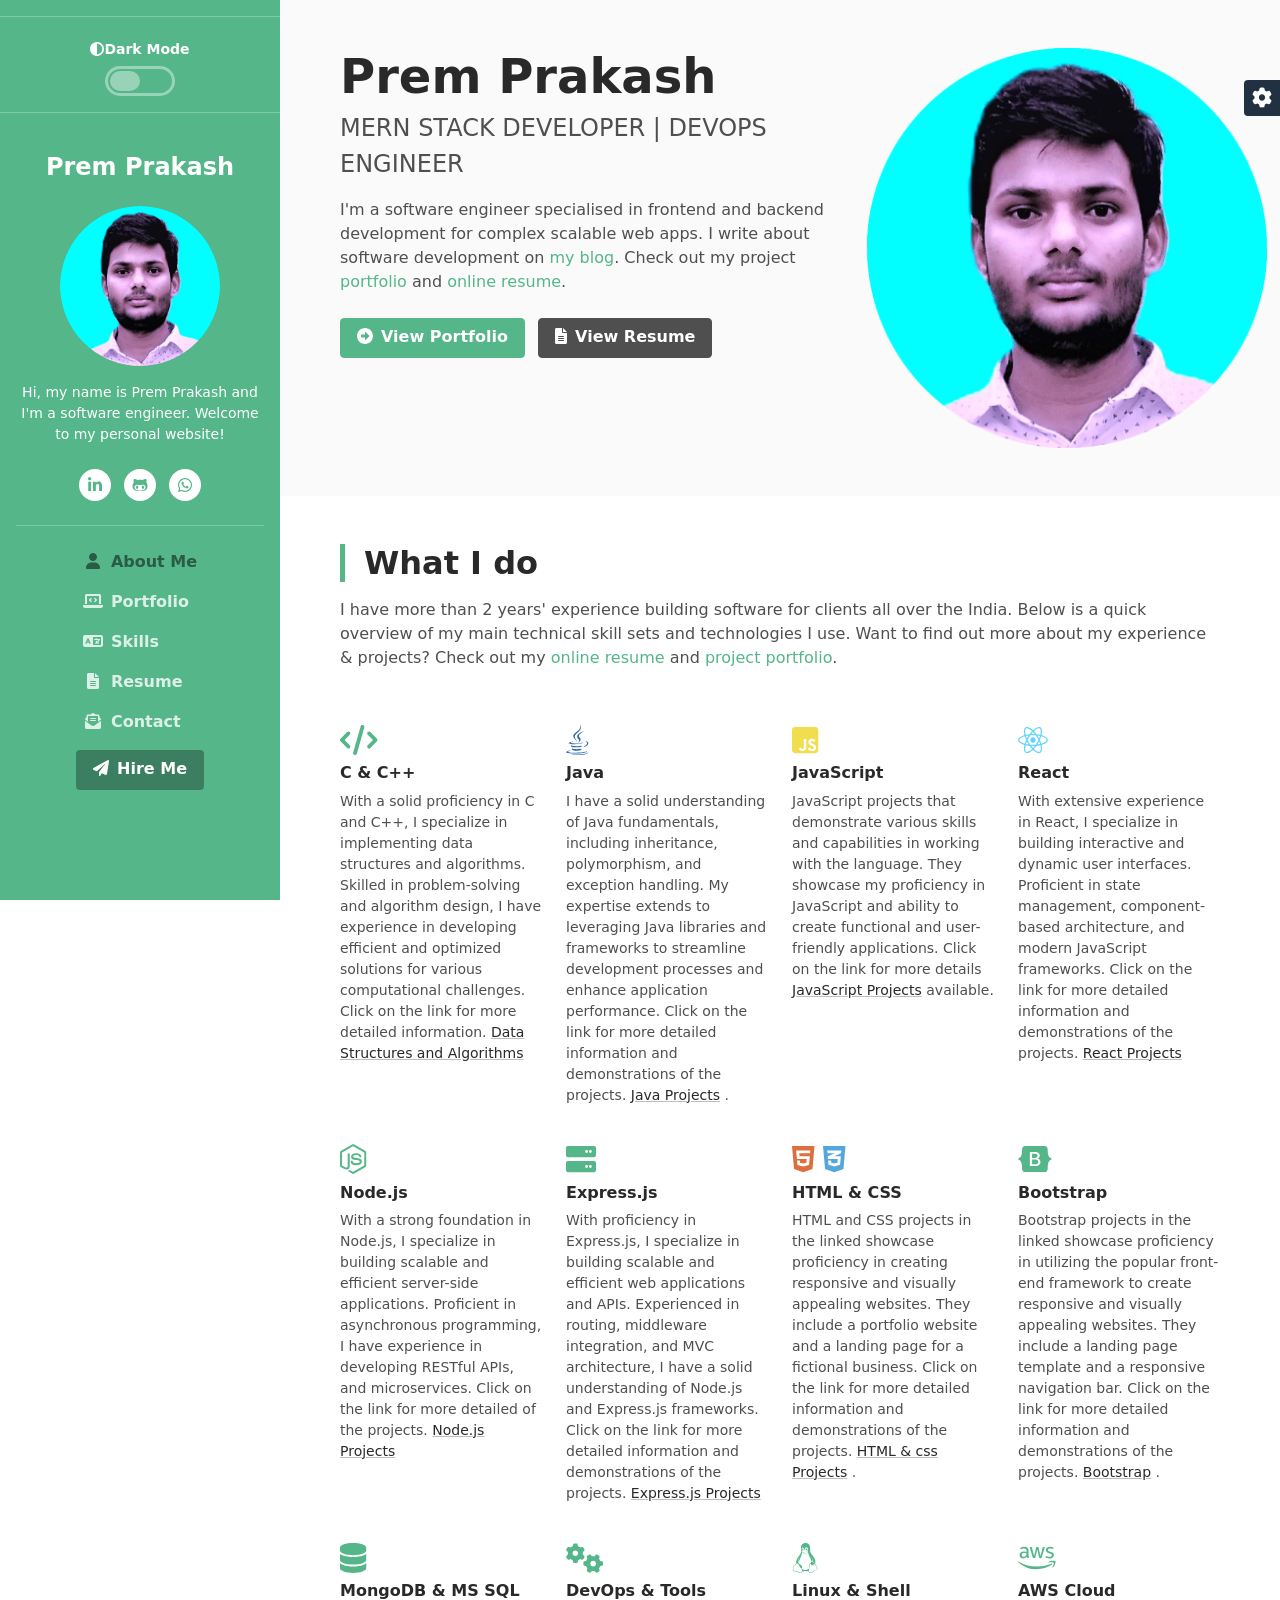
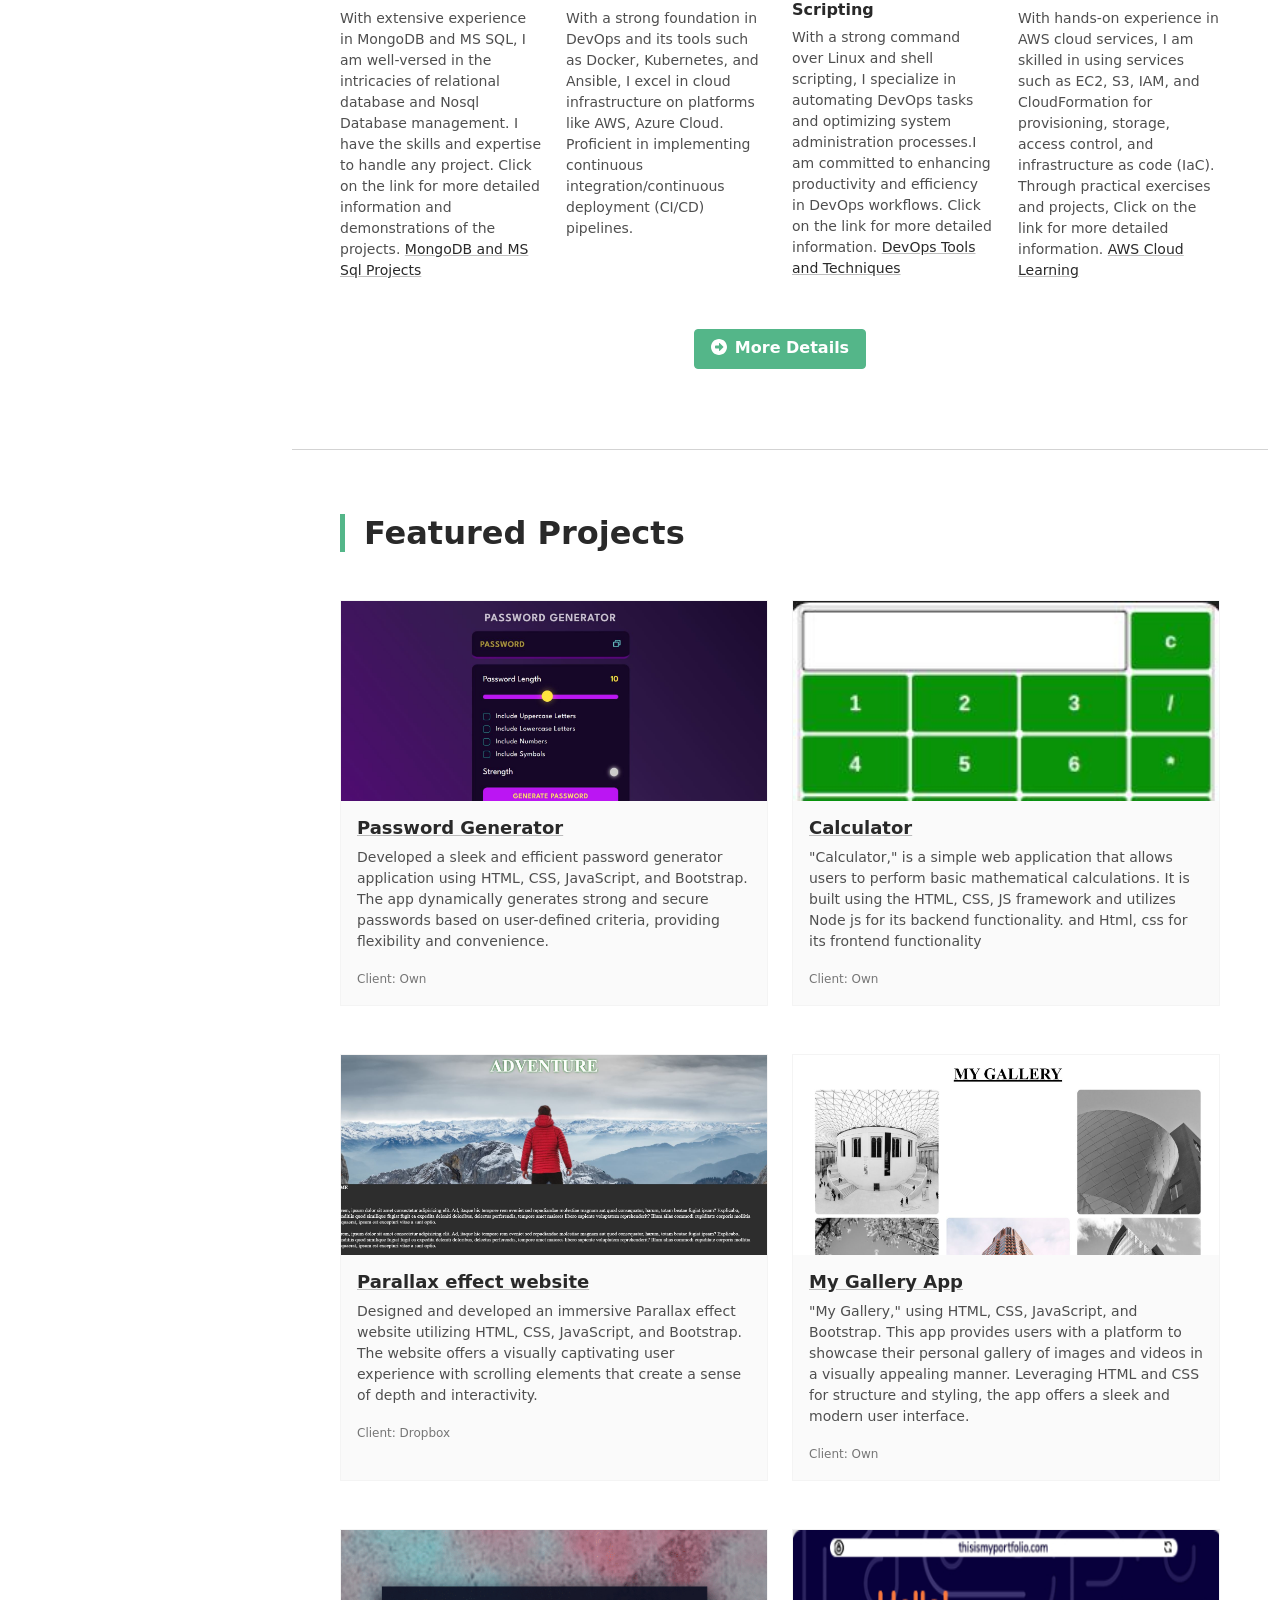
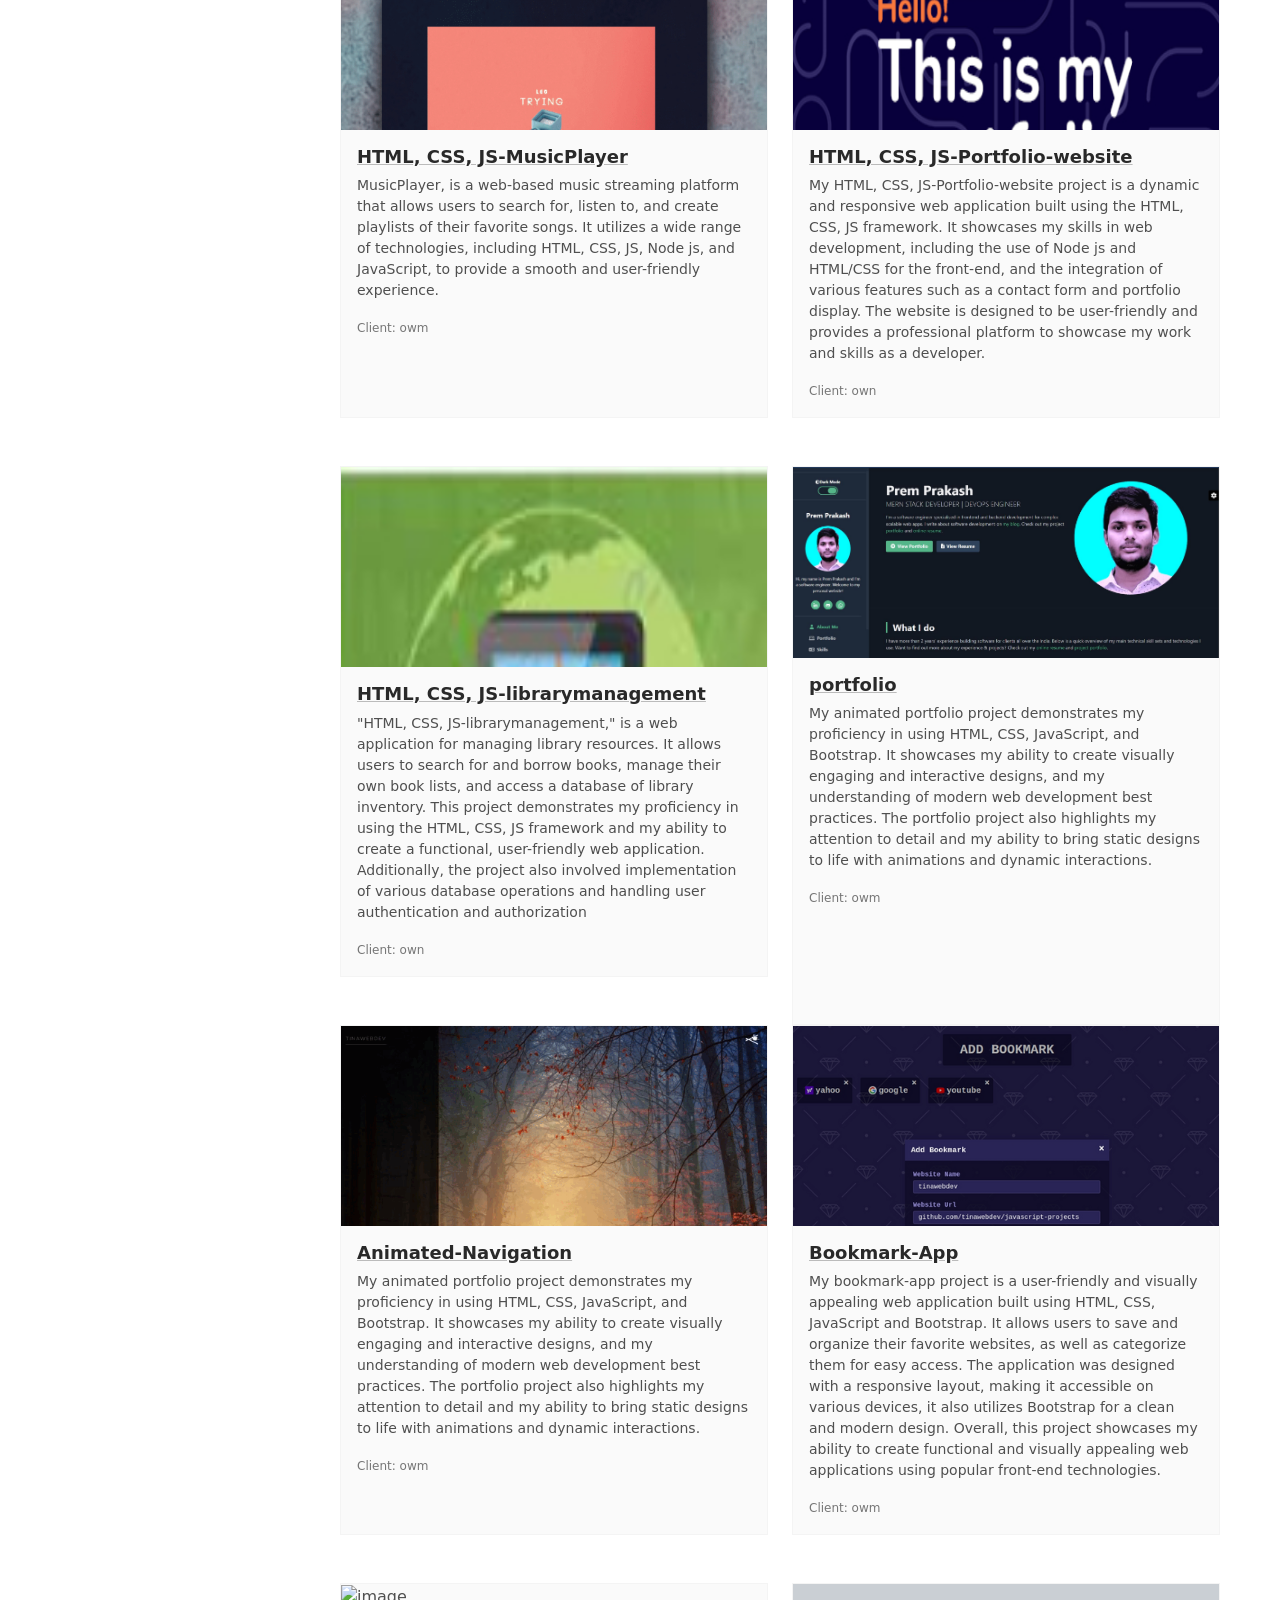
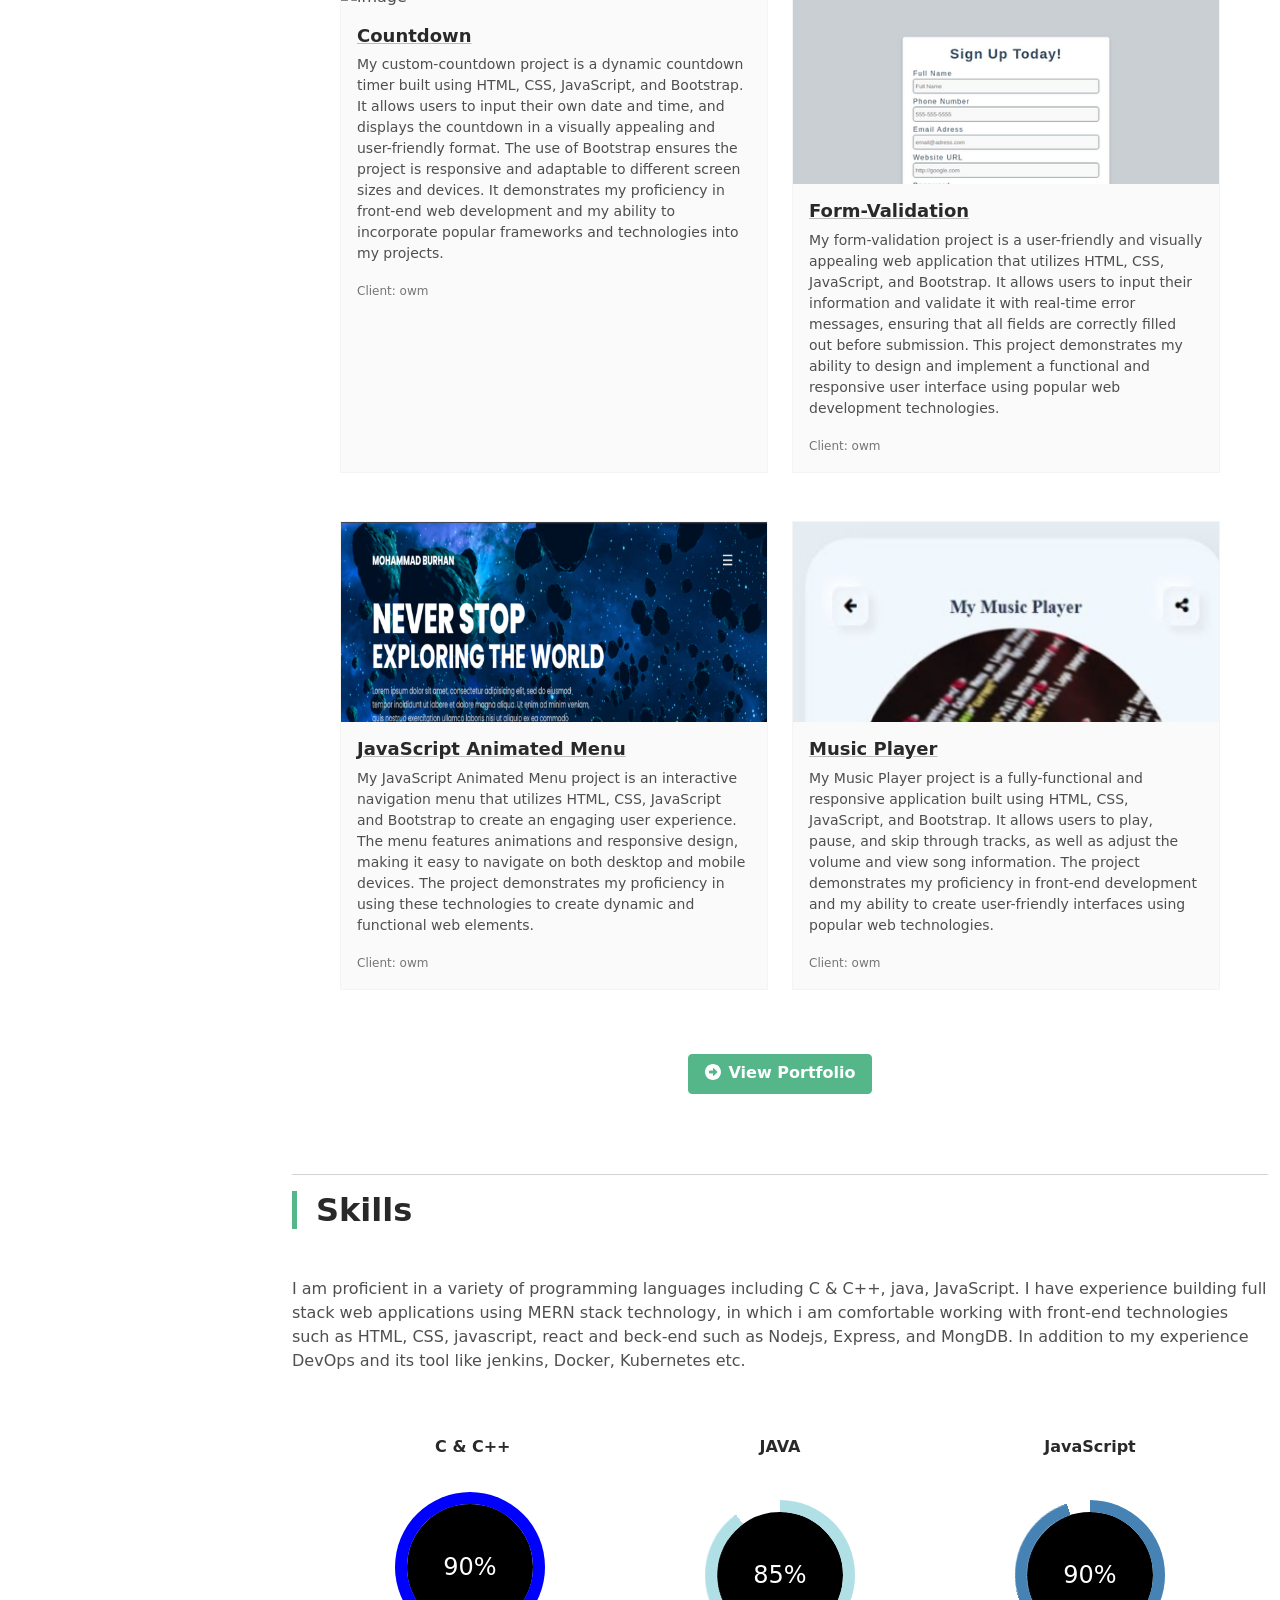
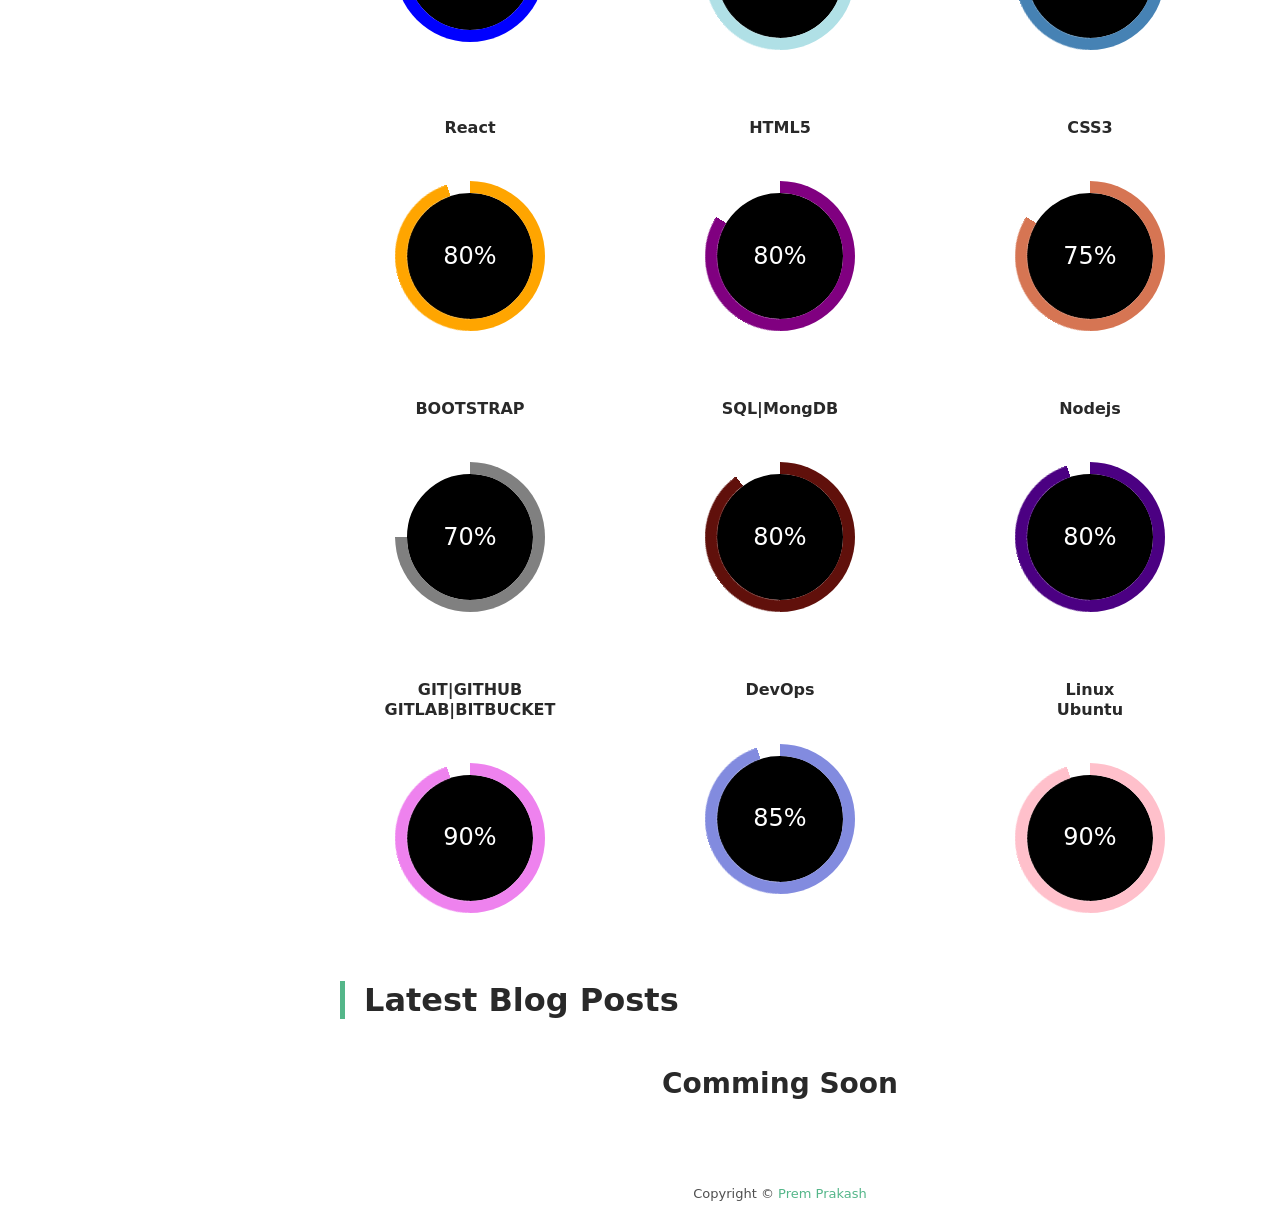
==== commit bd09e637: "add favicon icon" ====
--- a/index.html
+++ b/index.html
@@ -10,7 +10,7 @@
 	<meta name="viewport" content="width=device-width, initial-scale=1.0">
 	<meta name="description" content="">
 	<meta name="author" content="">
-	<link rel="shortcut icon" href="assets/images/profile.PNG">
+	<link rel="shortcut icon" href="/assets/images/favicon.png">
 
 	<!-- Google Fonts -->
 	<link href="https://fonts.googleapis.com/css?family=Roboto:300,400,500,700" rel="stylesheet">
--- a/assets/css/skill.css
+++ b/assets/css/skill.css
@@ -0,0 +1,404 @@
+.progress {
+  width: 150px;
+  height: 150px !important;
+  float: left;
+  line-height: 150px;
+  background: none;
+  margin: 20px;
+  box-shadow: none;
+  position: relative;
+}
+
+.progress:after {
+  content: "";
+  width: 100%;
+  height: 100%;
+  border-radius: 50%;
+  border: 12px solid #fff;
+  position: absolute;
+  top: 0;
+  left: 0;
+}
+
+.progress>span {
+  width: 50%;
+  height: 100%;
+  overflow: hidden;
+  position: absolute;
+  top: 0;
+  z-index: 1;
+}
+
+.progress .progress-left {
+  left: 0;
+}
+
+.progress .progress-bar {
+  width: 100%;
+  height: 100%;
+  background: none;
+  border-width: 12px;
+  border-style: solid;
+  position: absolute;
+  top: 0;
+}
+
+.progress .progress-left .progress-bar {
+  left: 100%;
+  border-top-right-radius: 80px;
+  border-bottom-right-radius: 80px;
+  border-left: 0;
+  -webkit-transform-origin: center left;
+  transform-origin: center left;
+}
+
+.progress .progress-right {
+  right: 0;
+}
+
+.progress .progress-right .progress-bar {
+  left: -100%;
+  border-top-left-radius: 80px;
+  border-bottom-left-radius: 80px;
+  border-right: 0;
+  -webkit-transform-origin: center right;
+  transform-origin: center right;
+  animation: loading-1 1.8s linear forwards;
+}
+
+.progress .progress-value {
+  width: 90%;
+  height: 90%;
+  border-radius: 50%;
+  background: #000;
+  font-size: 24px;
+  color: #fff;
+  line-height: 135px;
+  text-align: center;
+  position: absolute;
+  top: 5%;
+  left: 5%;
+}
+
+.progress.blue .progress-bar {
+  border-color: blue;
+  /* python    */
+}
+
+.progress.blue .progress-left .progress-bar {
+  animation: loading-2 1.5s linear forwards 1.8s;
+}
+
+.progress.yellow .progress-bar {
+  border-color: yellow;
+}
+
+.progress.yellow .progress-right .progress-bar {
+  animation: loading-3 1.8s linear forwards;
+}
+
+.progress.yellow .progress-left .progress-bar {
+  animation: none;
+}
+
+.progress.steelblue .progress-bar {
+  border-color: steelblue;
+  /* odoo*/
+}
+
+.progress.steelblue .progress-left .progress-bar {
+  animation: loading-4 1.5s linear forwards 1.8s;
+}
+
+/* Django*/
+/* .progress.orange .progress-bar {
+  border-color: orange;                                         
+}
+.progress.orange .progress-left .progress-bar {
+  animation: loading-5 1.5s linear forwards 1.8s;
+} */
+/* .progress.orange .progress-bar {
+  border-color: orange;
+}
+.progress.orange .progress-left .progress-bar {
+  animation: loading-6 1.5s linear forwards 1.8s;
+} */
+.progress.orange .progress-bar {
+  border-color: orange;
+}
+
+.progress.orange .progress-left .progress-bar {
+  animation: loading-7 1.5s linear forwards 1.8s;
+}
+
+.progress.purple .progress-bar {
+  border-color: purple;
+  /*HTML     */
+}
+
+.progress.purple .progress-left .progress-bar {
+  animation: loading-8 1.5s linear forwards 1.8s;
+}
+
+.progress.black .progress-bar {
+  border-color: #D67553;
+  /*CSS     */
+}
+
+.progress.black .progress-left .progress-bar {
+  animation: loading-9 1.5s linear forwards 1.8s;
+}
+
+.progress.gray .progress-bar {
+  border-color: gray;
+  /*bootstrap     */
+}
+
+.progress.gray .progress-left .progress-bar {
+  animation: loading-10 1.5s linear forwards 1.8s;
+}
+
+.progress.red .progress-bar {
+  border-color: #60100B;
+  /*SQL     */
+}
+
+.progress.red .progress-left .progress-bar {
+  animation: loading-11 1.5s linear forwards 1.8s;
+}
+
+.progress.indigo .progress-bar {
+  border-color: indigo;
+  /*Figma     */
+}
+
+.progress.indigo .progress-left .progress-bar {
+  animation: loading-12 1.5s linear forwards 1.8s;
+}
+
+.progress.violet .progress-bar {
+  border-color: violet;
+  /*Github     */
+}
+
+.progress.violet .progress-left .progress-bar {
+  animation: loading-13 1.5s linear forwards 1.8s;
+}
+
+.progress.powderblue .progress-bar {
+  border-color: powderblue;
+  /*javascript    */
+}
+
+.progress.powderblue .progress-left .progress-bar {
+  animation: loading-11 1.5s linear forwards 1.8s;
+}
+
+.progress.green .progress-bar {
+  border-color:  #828bdf;
+  /*office 365    */
+}
+
+.progress.green .progress-left .progress-bar {
+  animation: loading-4 1.5s linear forwards 1.8s;
+}
+
+
+.progress.pink .progress-bar {
+  border-color: pink;
+  /*Microsoft    */
+}
+
+.progress.pink .progress-left .progress-bar {
+  animation: loading-4 1.5s linear forwards 1.8s;
+}
+
+
+
+@keyframes loading-1 {
+  0% {
+    -webkit-transform: rotate(0deg);
+    transform: rotate(0deg);
+  }
+
+  100% {
+    -webkit-transform: rotate(180deg);
+    transform: rotate(180deg);
+  }
+}
+
+@keyframes loading-2 {
+  0% {
+    -webkit-transform: rotate(0deg);
+    transform: rotate(0deg);
+  }
+
+  100% {
+    -webkit-transform: rotate(180deg);
+    transform: rotate(180deg);
+  }
+}
+
+@keyframes loading-3 {
+  0% {
+    -webkit-transform: rotate(0deg);
+    transform: rotate(0deg);
+  }
+
+  100% {
+    -webkit-transform: rotate(144deg);
+    transform: rotate(144deg);
+  }
+}
+
+@keyframes loading-4 {
+  0% {
+    -webkit-transform: rotate(0deg);
+    transform: rotate(0deg);
+  }
+
+  100% {
+    -webkit-transform: rotate(162deg);
+    transform: rotate(162deg);
+  }
+}
+
+/* @keyframes loading-5 {
+  0% {
+    -webkit-transform: rotate(0deg);
+    transform: rotate(0deg);
+  }
+  100% {
+    -webkit-transform: rotate(162deg);
+    transform: rotate(162deg);
+  }
+} */
+/* @keyframes loading-6 {
+  0% {
+    -webkit-transform: rotate(0deg);
+    transform: rotate(0deg);
+  }
+  100% {
+    -webkit-transform: rotate(162deg);
+    transform: rotate(162deg);
+  }
+} */
+@keyframes loading-7 {
+  0% {
+    -webkit-transform: rotate(0deg);
+    transform: rotate(0deg);
+  }
+
+  100% {
+    -webkit-transform: rotate(162deg);
+    transform: rotate(162deg);
+  }
+}
+
+@keyframes loading-8 {
+  0% {
+    -webkit-transform: rotate(0deg);
+    transform: rotate(0deg);
+  }
+
+  100% {
+    -webkit-transform: rotate(121.5deg);
+    transform: rotate(121.5deg);
+  }
+}
+
+@keyframes loading-9 {
+  0% {
+    -webkit-transform: rotate(0deg);
+    transform: rotate(0deg);
+  }
+
+  100% {
+    -webkit-transform: rotate(121.5deg);
+    transform: rotate(121.5deg);
+  }
+}
+
+@keyframes loading-10 {
+  0% {
+    -webkit-transform: rotate(0deg);
+    transform: rotate(0deg);
+  }
+
+  100% {
+    -webkit-transform: rotate(90deg);
+    transform: rotate(90deg);
+  }
+}
+
+@keyframes loading-11 {
+  0% {
+    -webkit-transform: rotate(0deg);
+    transform: rotate(0deg);
+  }
+
+  100% {
+    -webkit-transform: rotate(144deg);
+    transform: rotate(144deg);
+  }
+}
+
+@keyframes loading-12 {
+  0% {
+    -webkit-transform: rotate(0deg);
+    transform: rotate(0deg);
+  }
+
+  100% {
+    -webkit-transform: rotate(162deg);
+    transform: rotate(162deg);
+  }
+}
+
+@keyframes loading-13 {
+  0% {
+    -webkit-transform: rotate(0deg);
+    transform: rotate(0deg);
+  }
+
+  100% {
+    -webkit-transform: rotate(162deg);
+    transform: rotate(162deg);
+  }
+}
+
+@keyframes loading-15 {
+  0% {
+    -webkit-transform: rotate(0deg);
+    transform: rotate(0deg);
+  }
+
+  100% {
+    -webkit-transform: rotate(144deg);
+    transform: rotate(144deg);
+  }
+}
+
+@keyframes loading-15 {
+  0% {
+    -webkit-transform: rotate(0deg);
+    transform: rotate(0deg);
+  }
+
+  100% {
+    -webkit-transform: rotate(144deg);
+    transform: rotate(144deg);
+  }
+}
+
+/* @keyframes loading-16 {
+  0% {
+    -webkit-transform: rotate(0deg);
+    transform: rotate(0deg);
+  }
+
+  100% {
+    -webkit-transform: rotate(162deg);
+    transform: rotate(162deg);
+  }
+} */
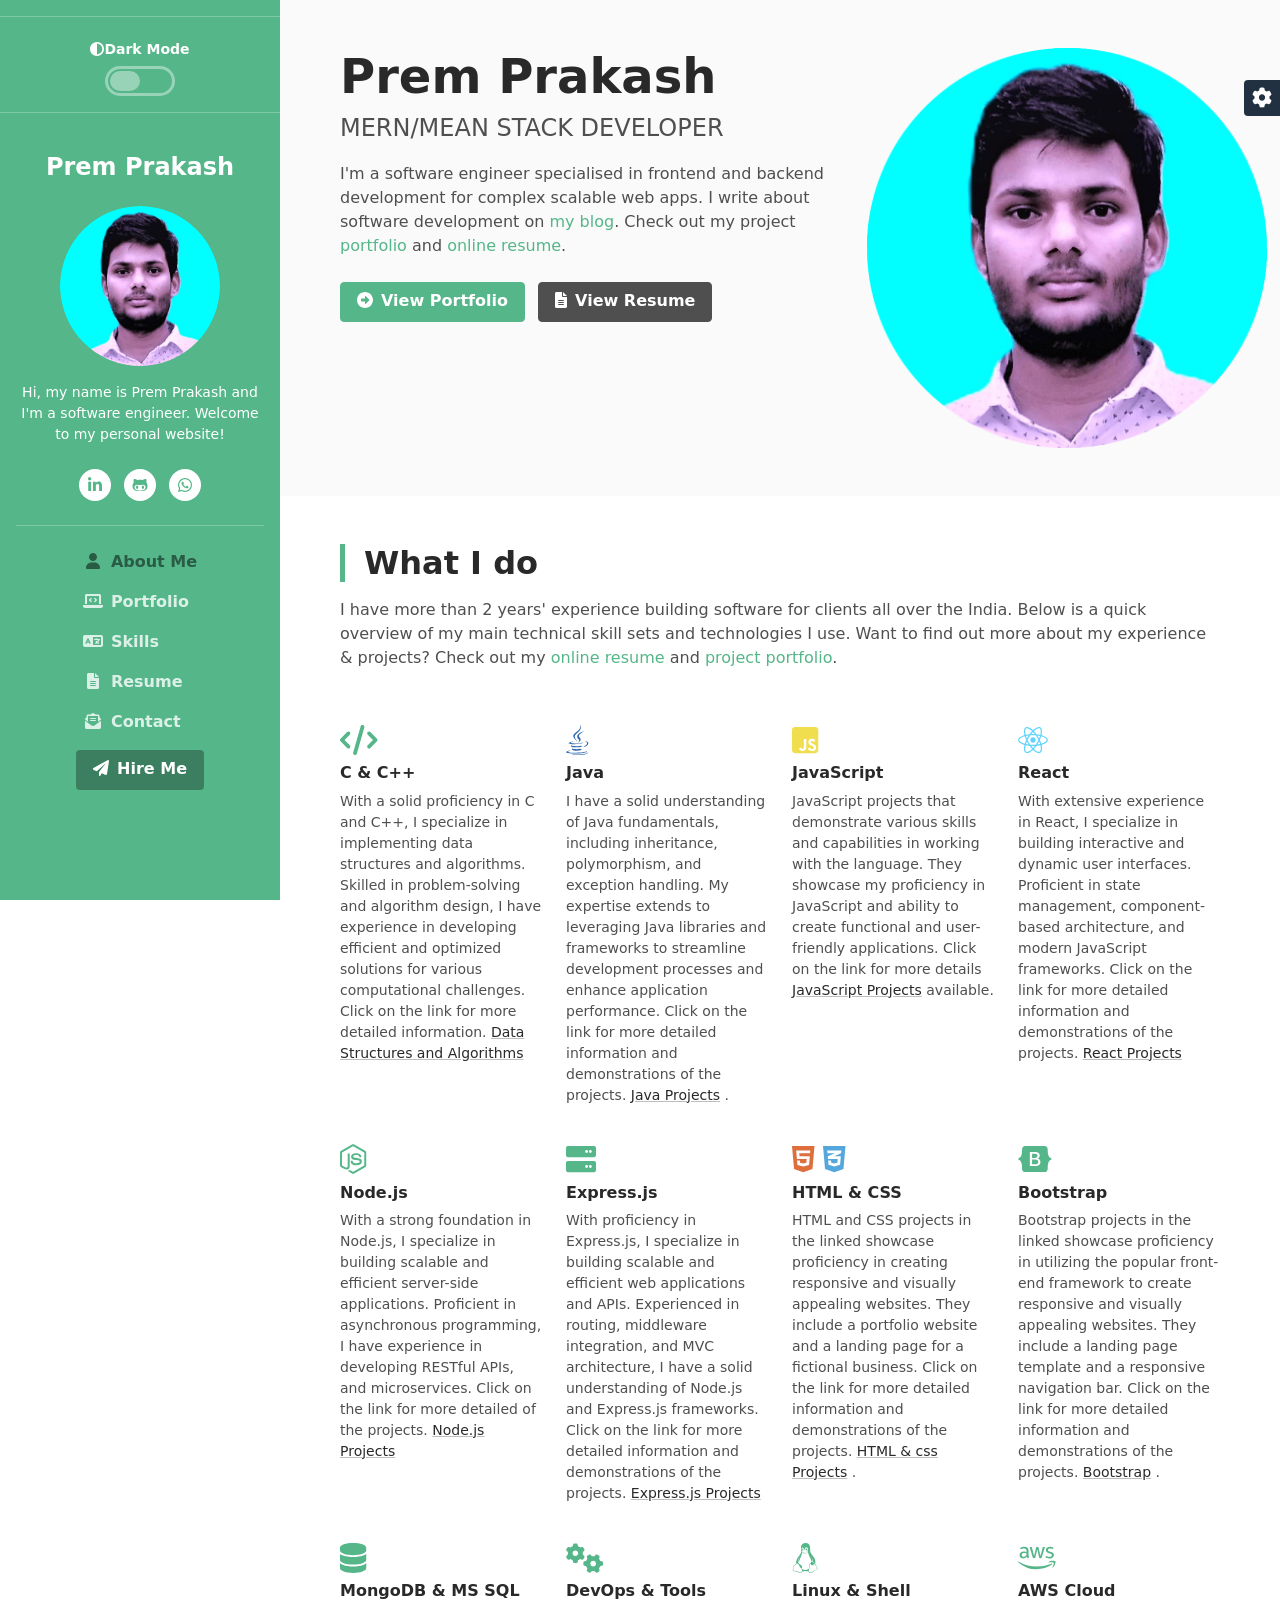
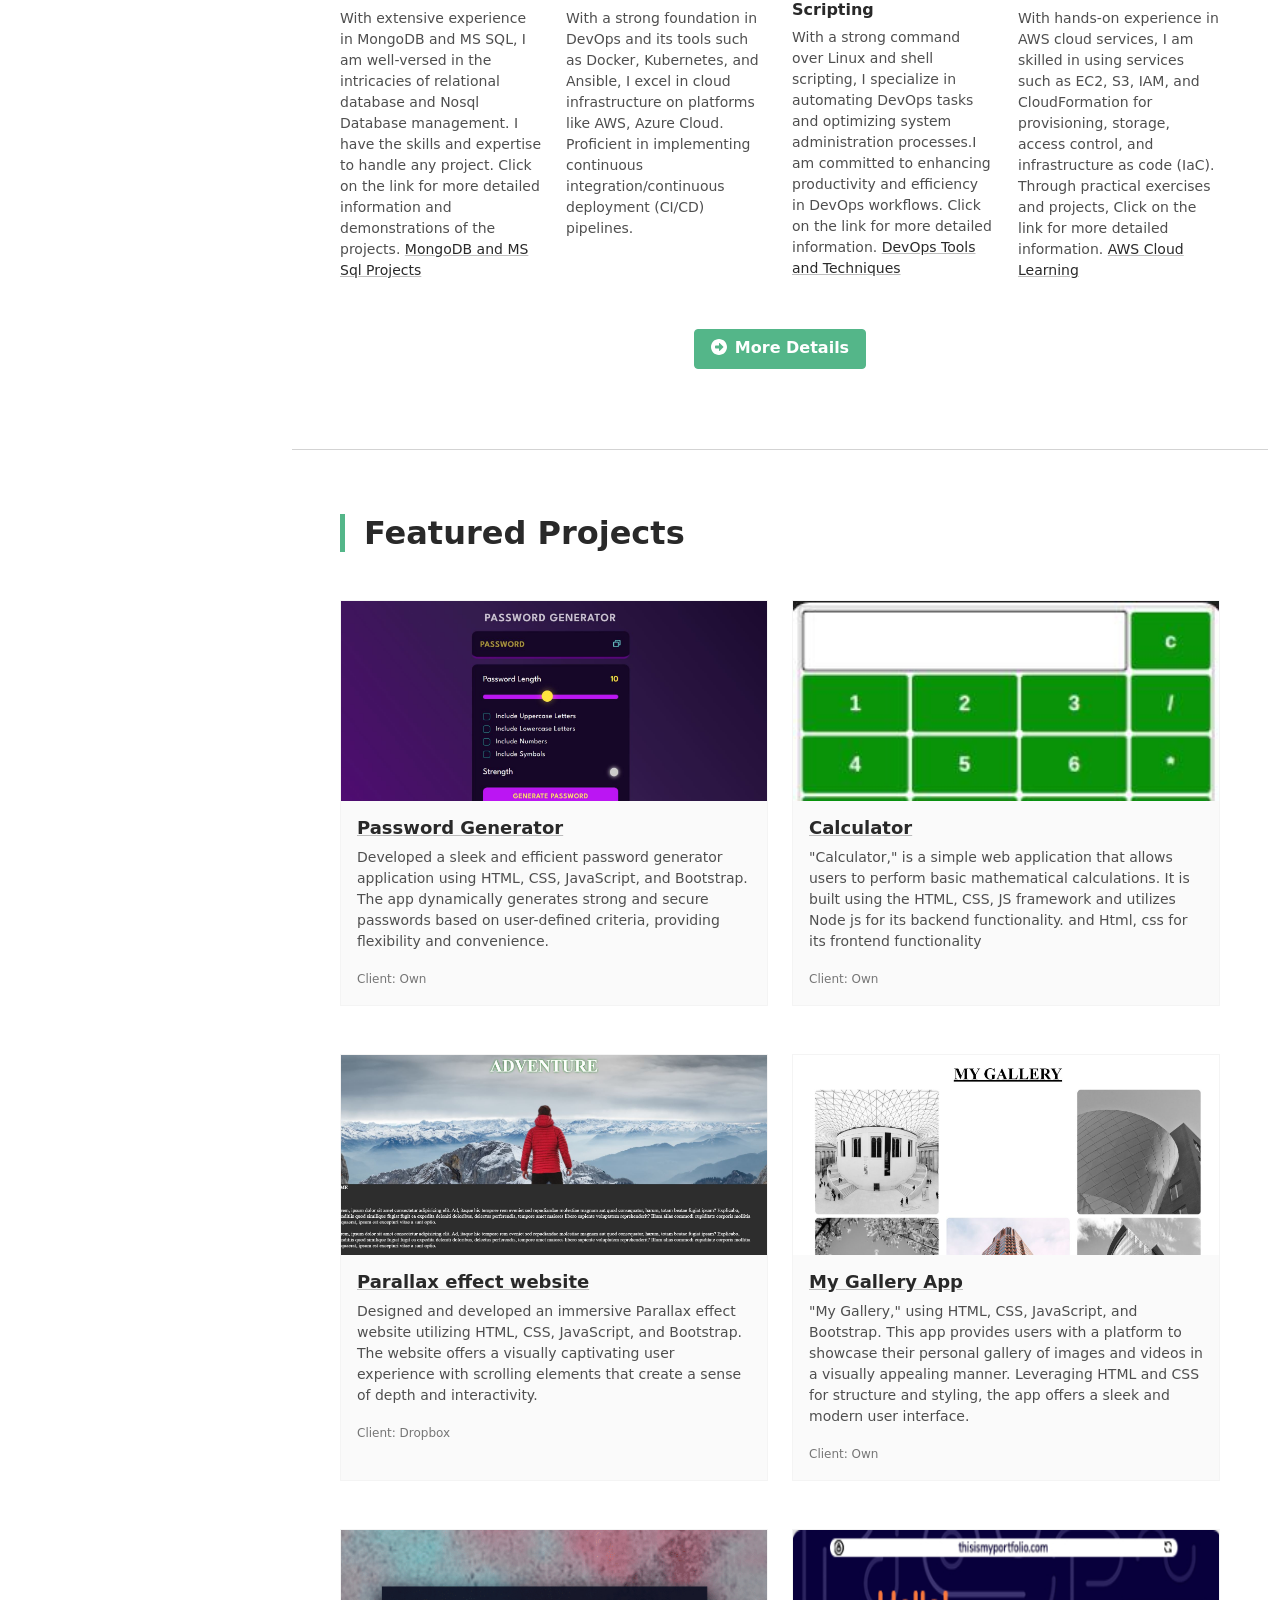
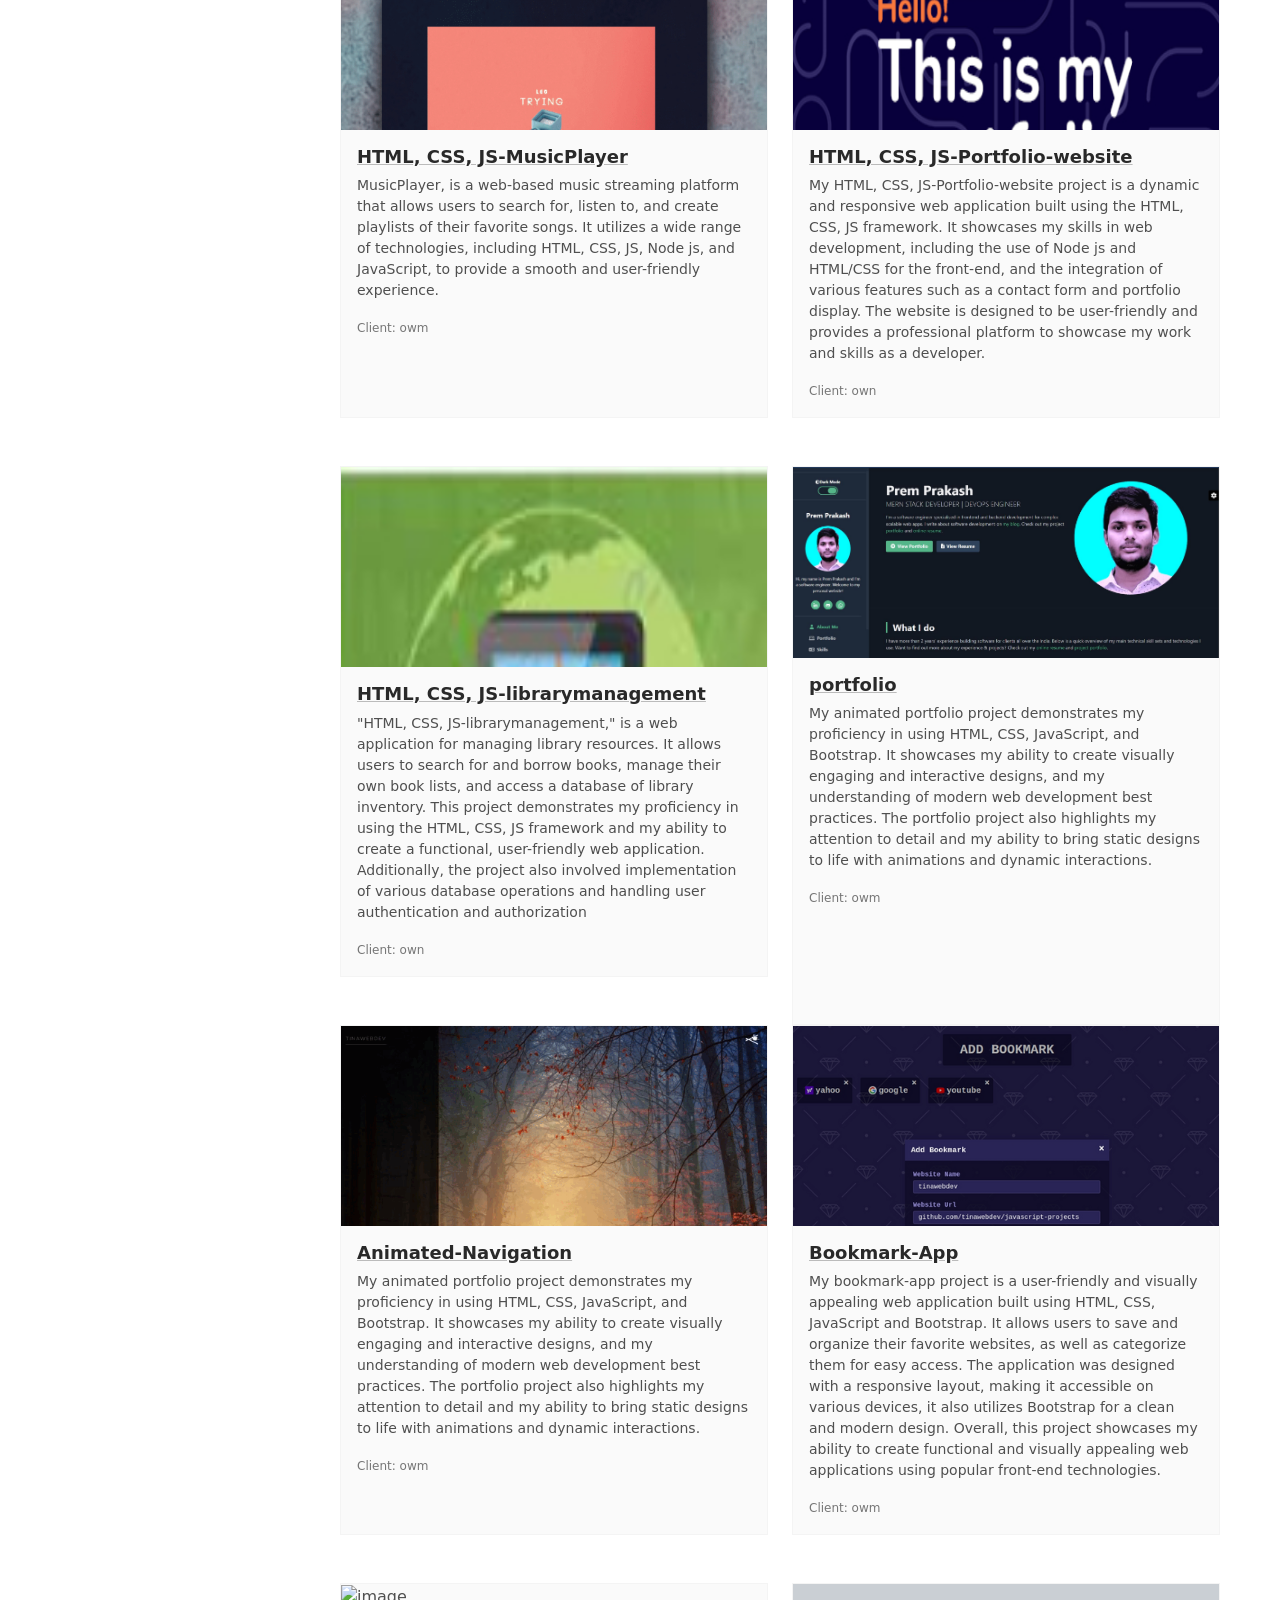
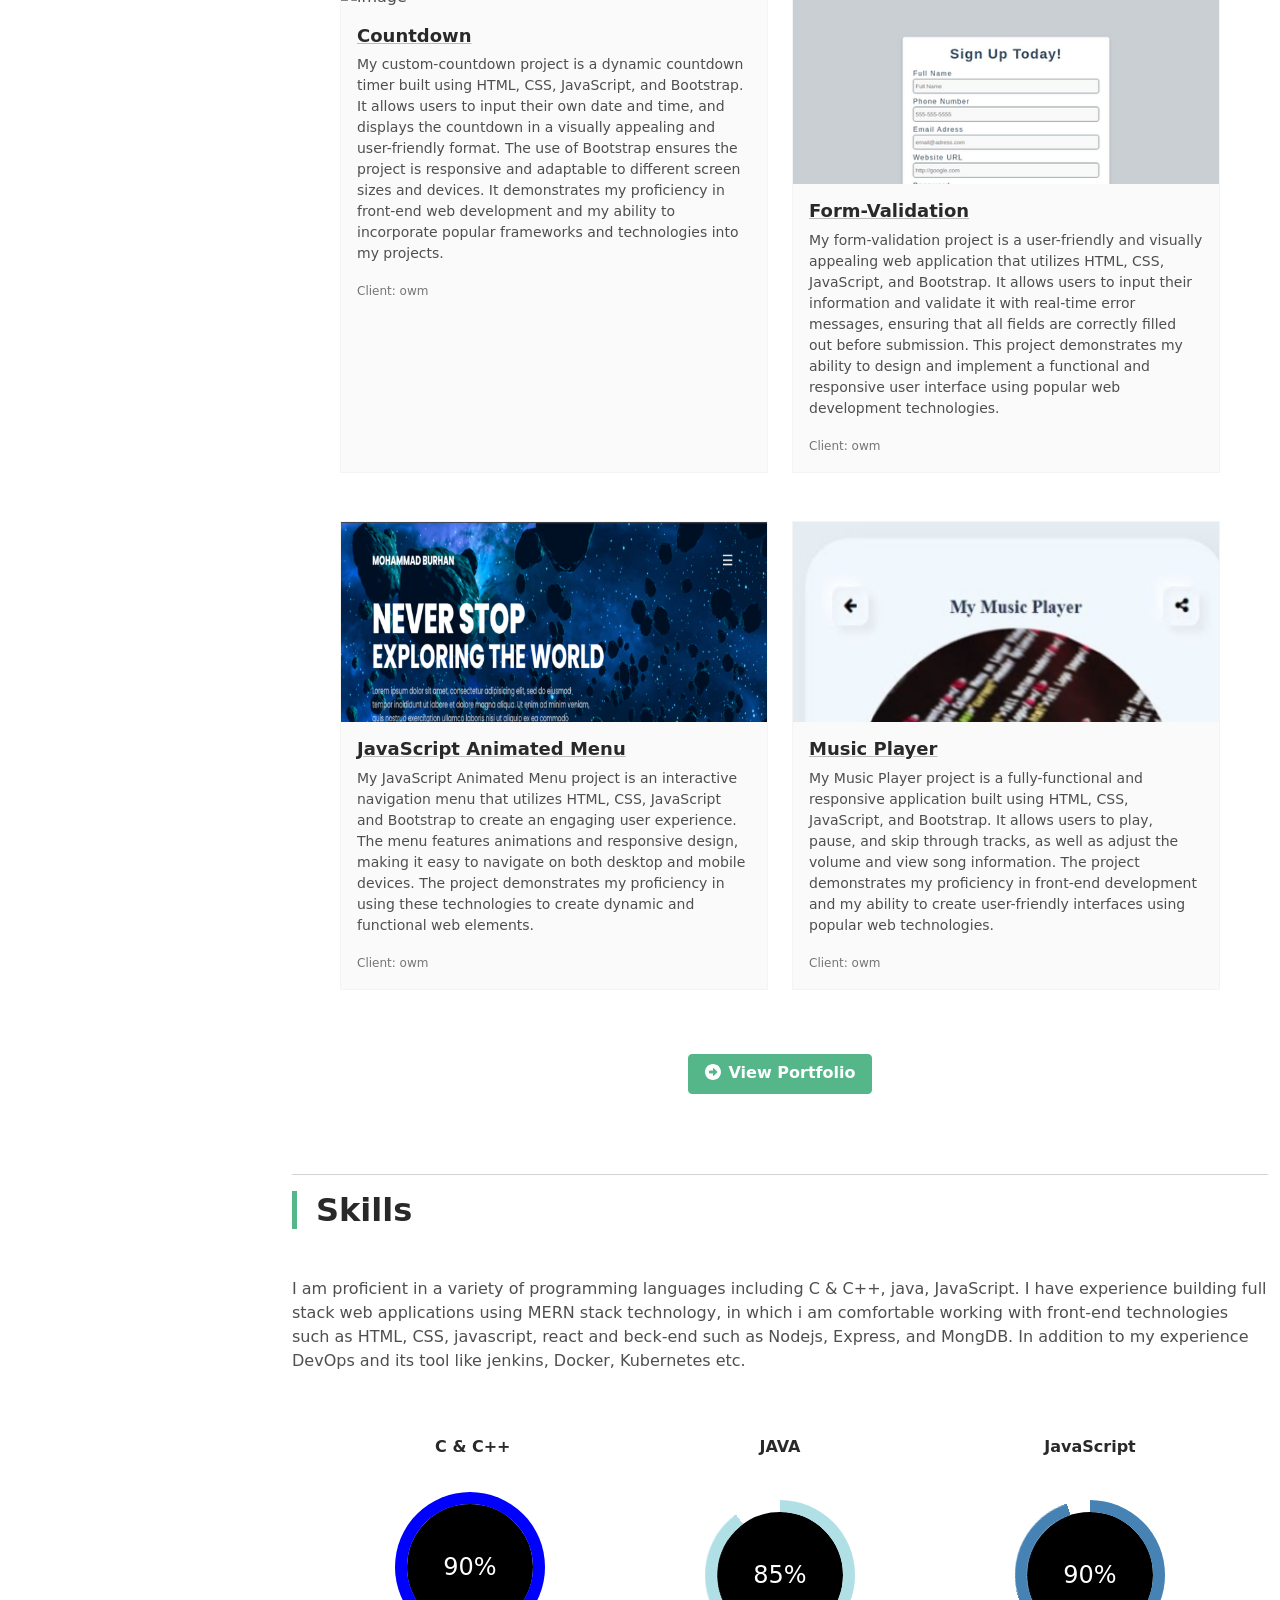
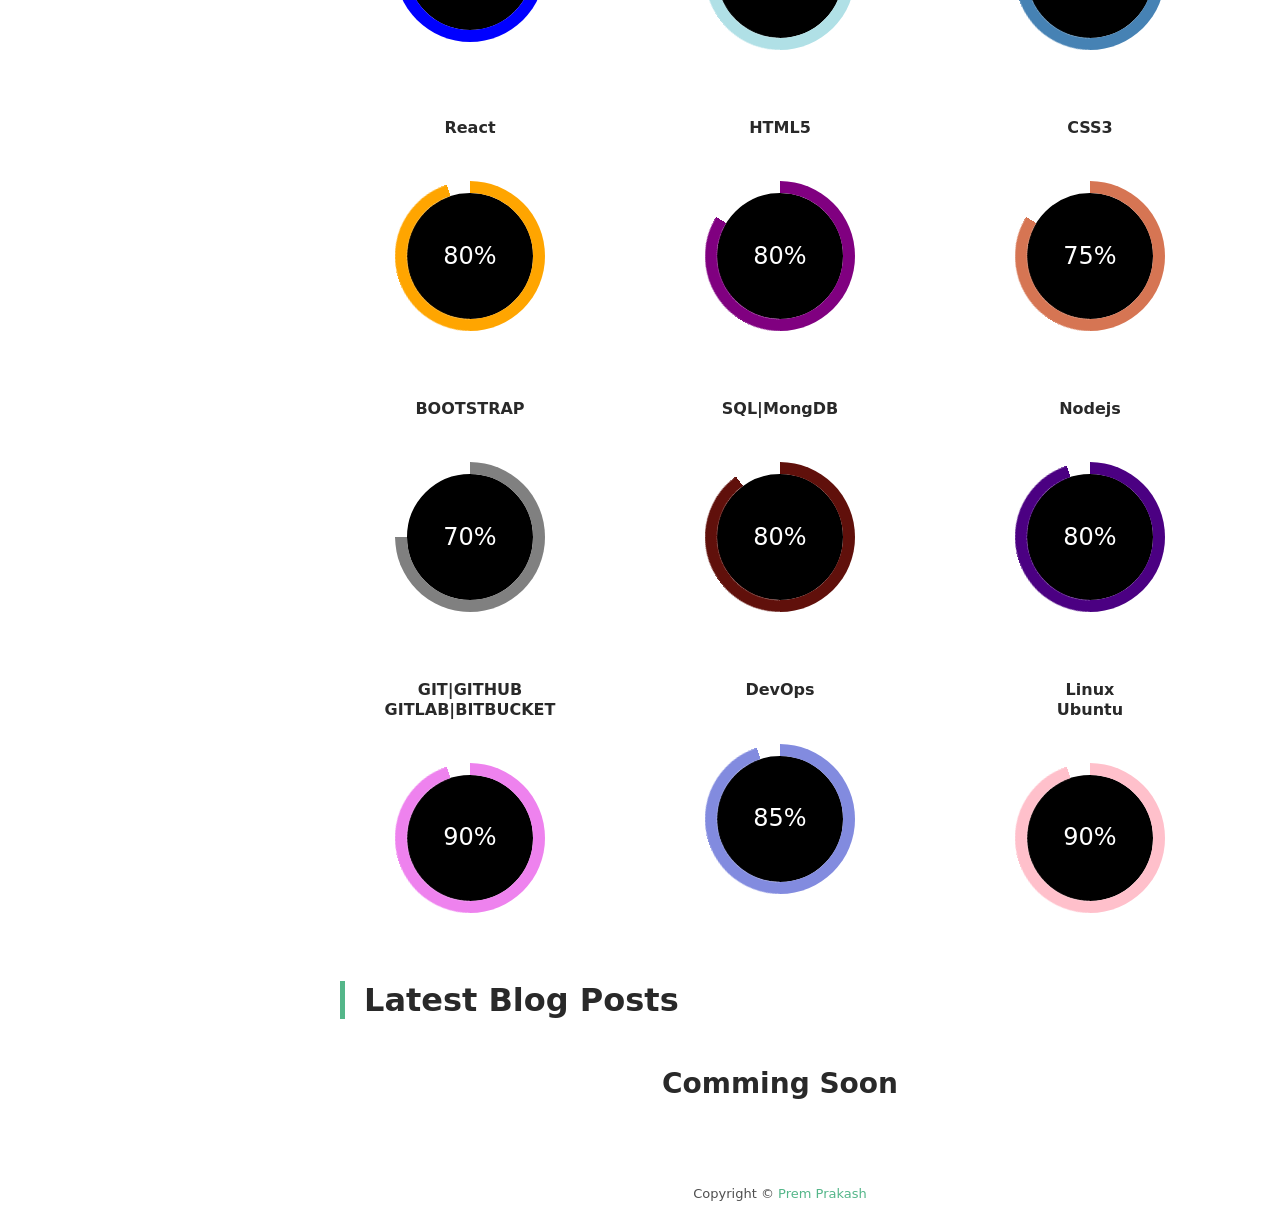
==== commit 41403be0: "Update Profile" ====
--- a/index.html
+++ b/index.html
@@ -151,7 +151,7 @@
 
 					<div class="col">
 						<h2 class="name font-weight-bold mb-1">Prem Prakash</h2>
-						<div class="tagline mb-3">MERN STACK DEVELOPER | DEVOPS ENGINEER</div>
+						<div class="tagline mb-3">MERN/MEAN STACK DEVELOPER</div>
 						<div class="bio mb-4">I'm a software engineer specialised in frontend and backend development
 							for complex scalable web apps. I write about software development on <a class="text-link"
 								href="blog-home.html">my blog</a>. Check out
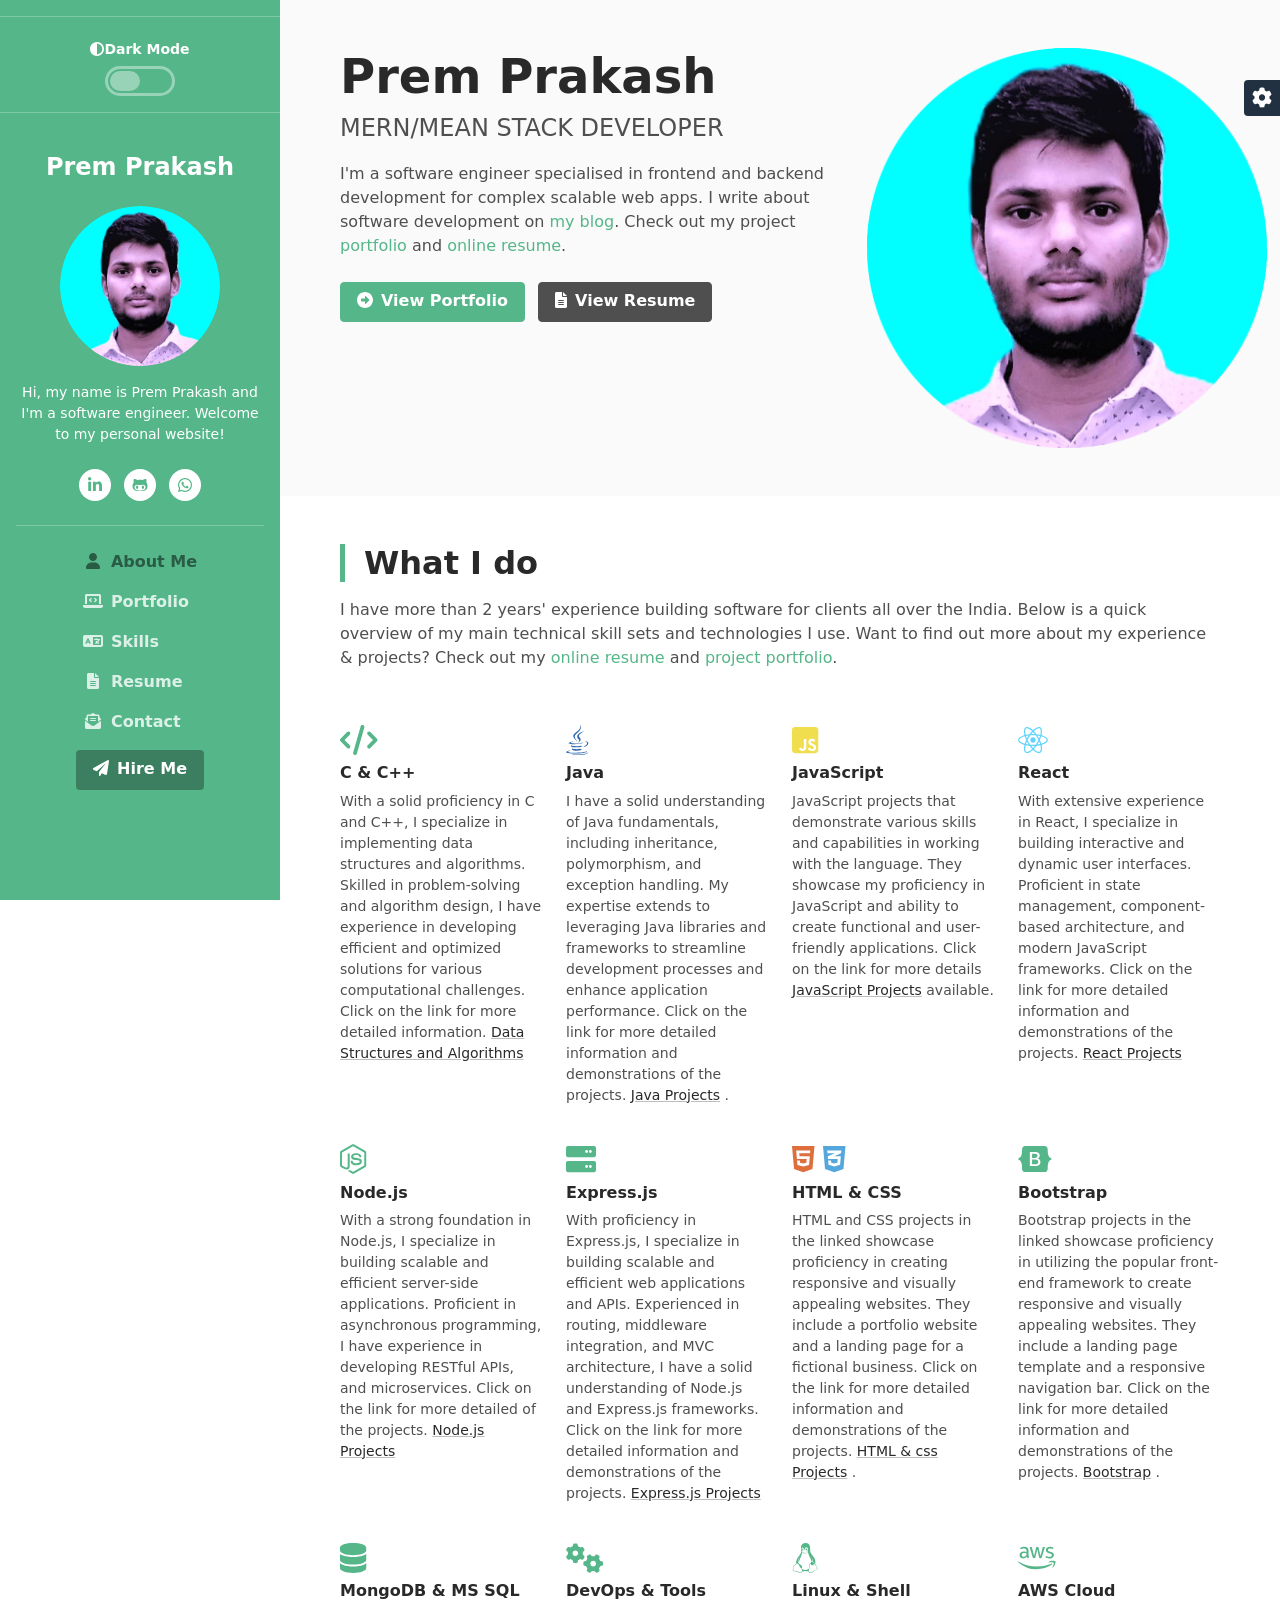
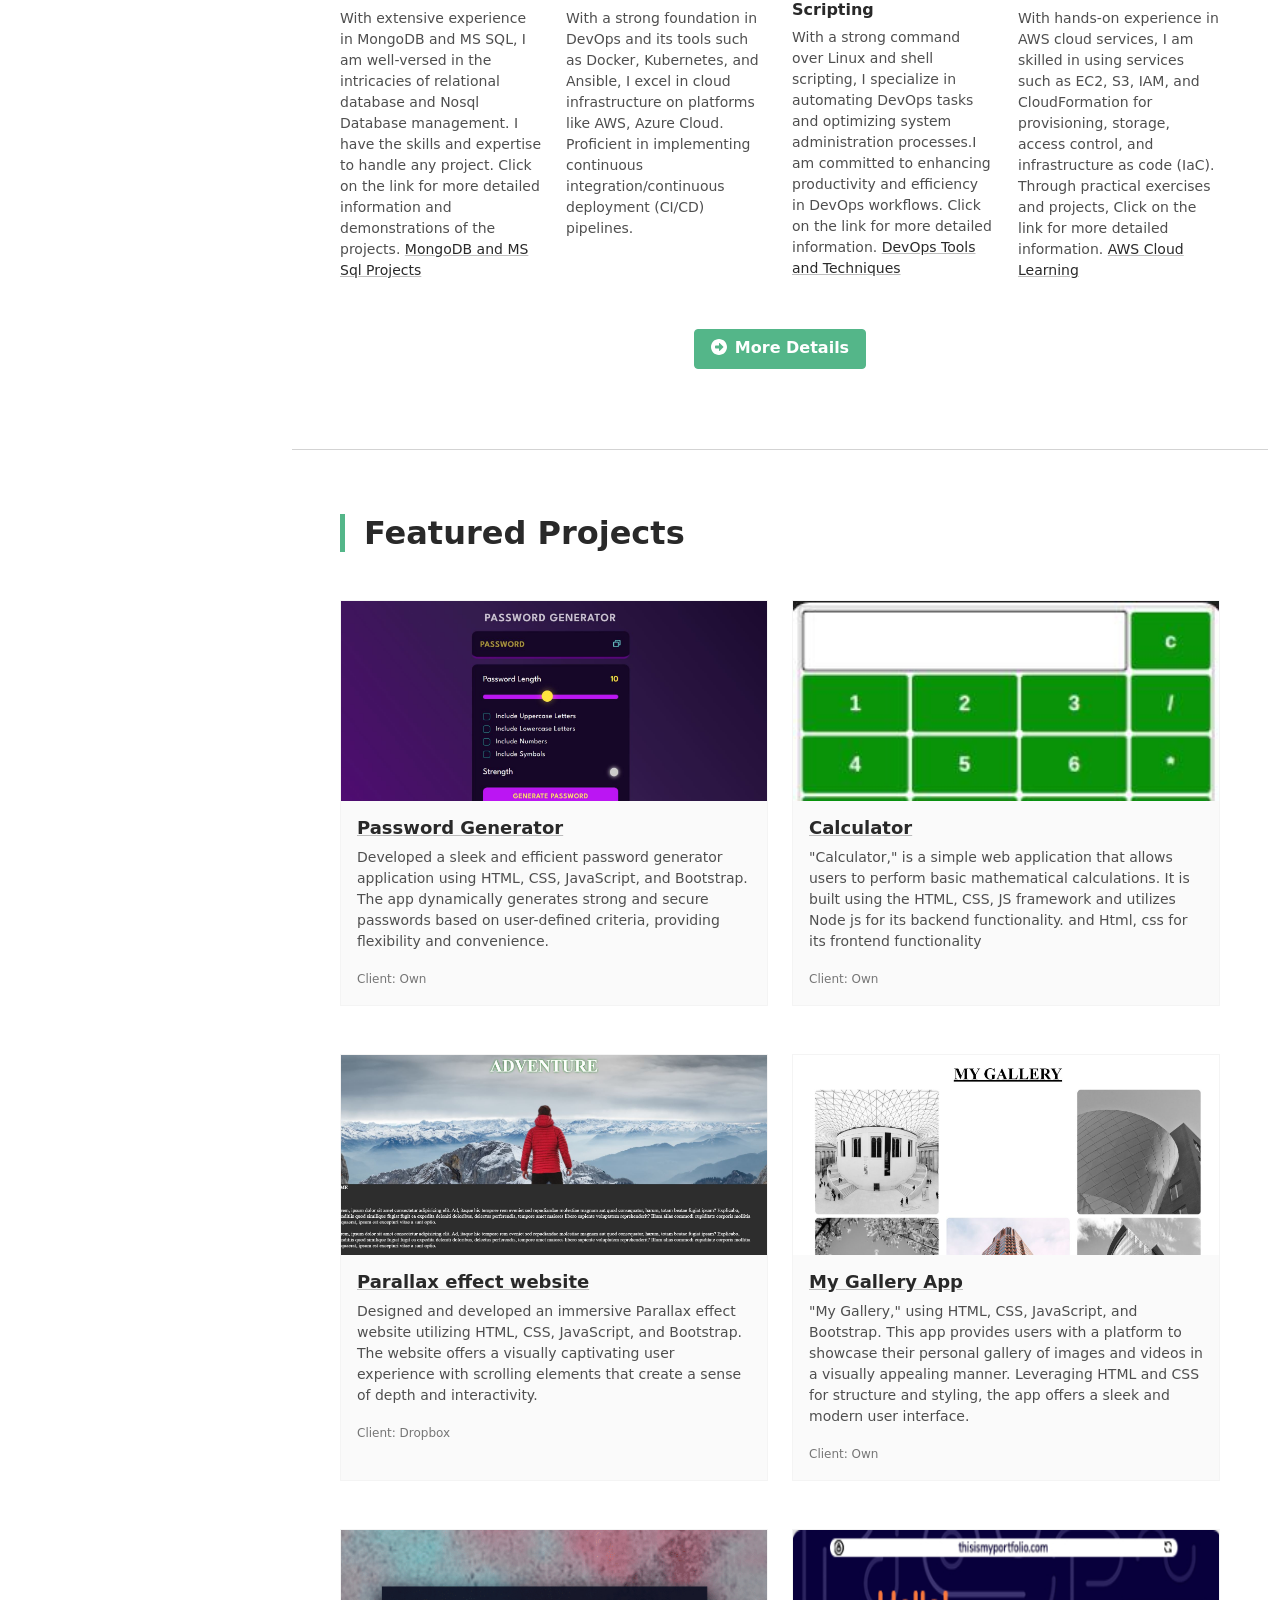
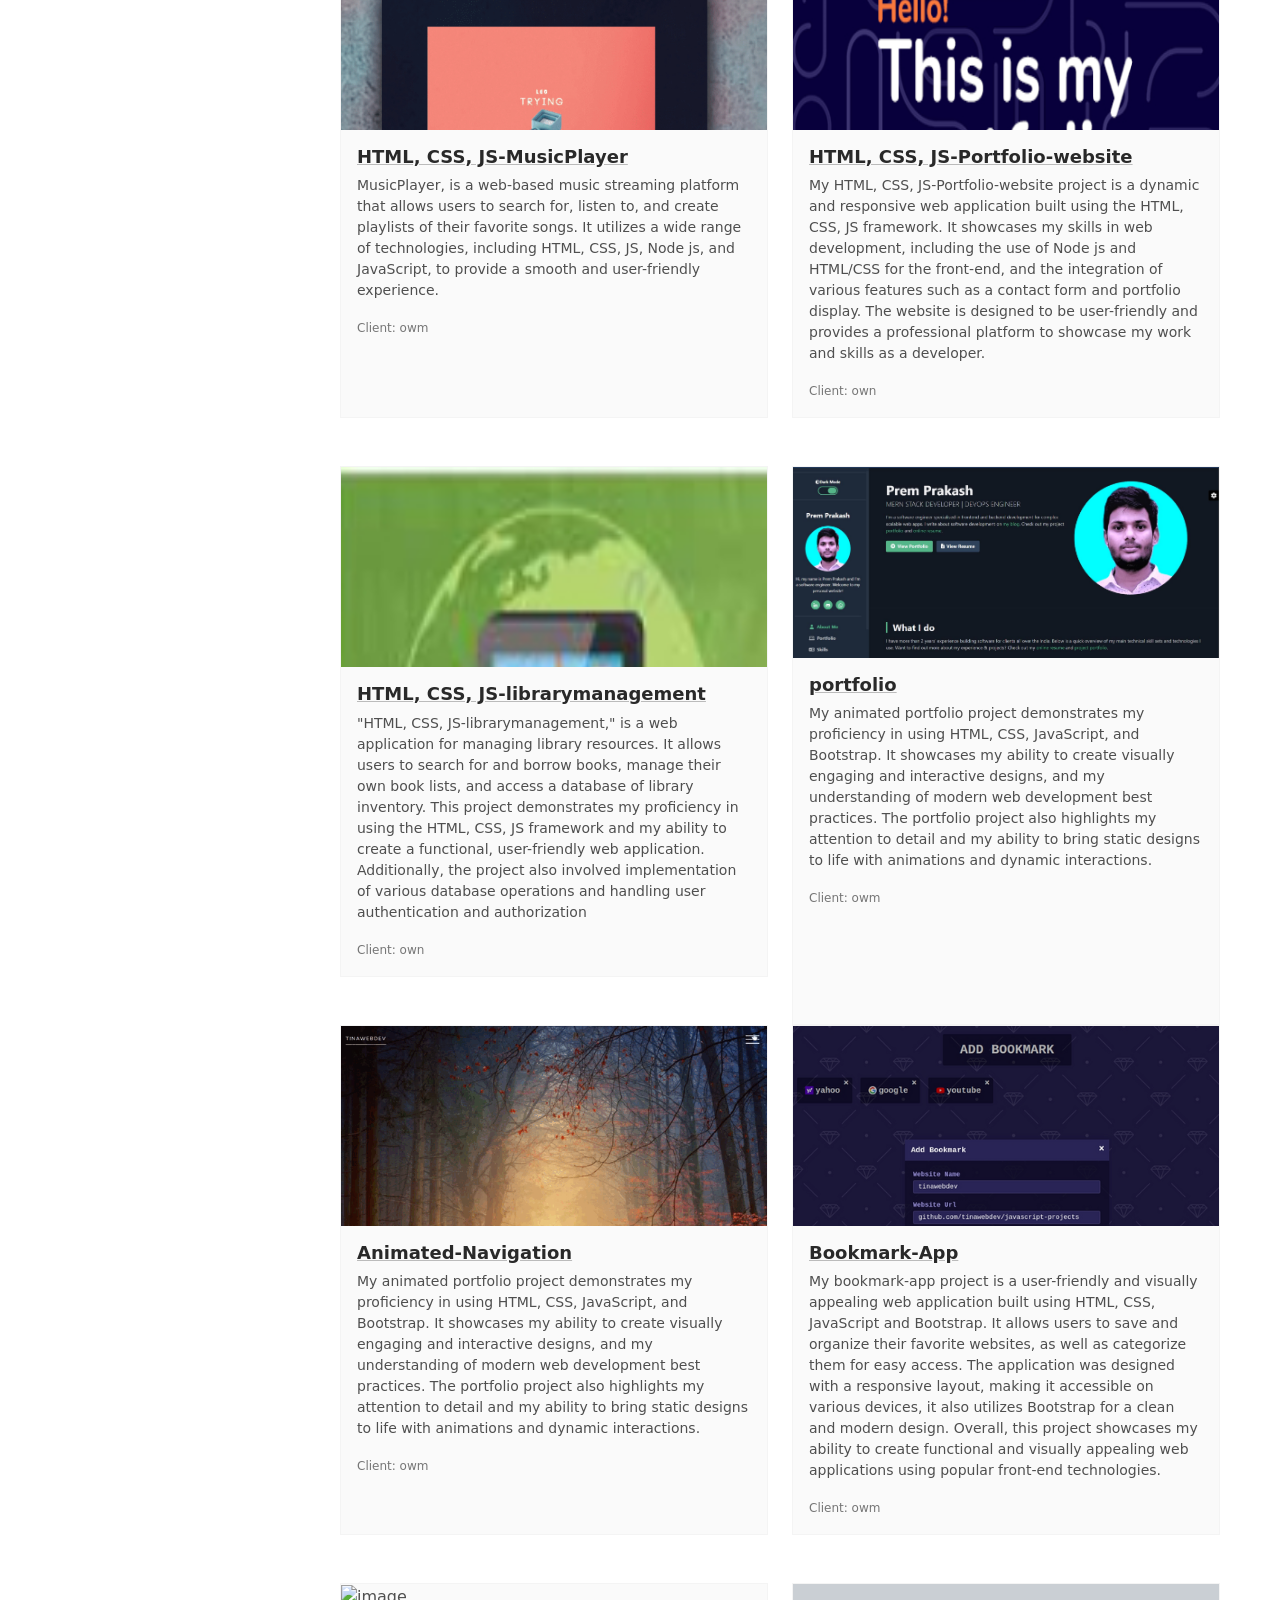
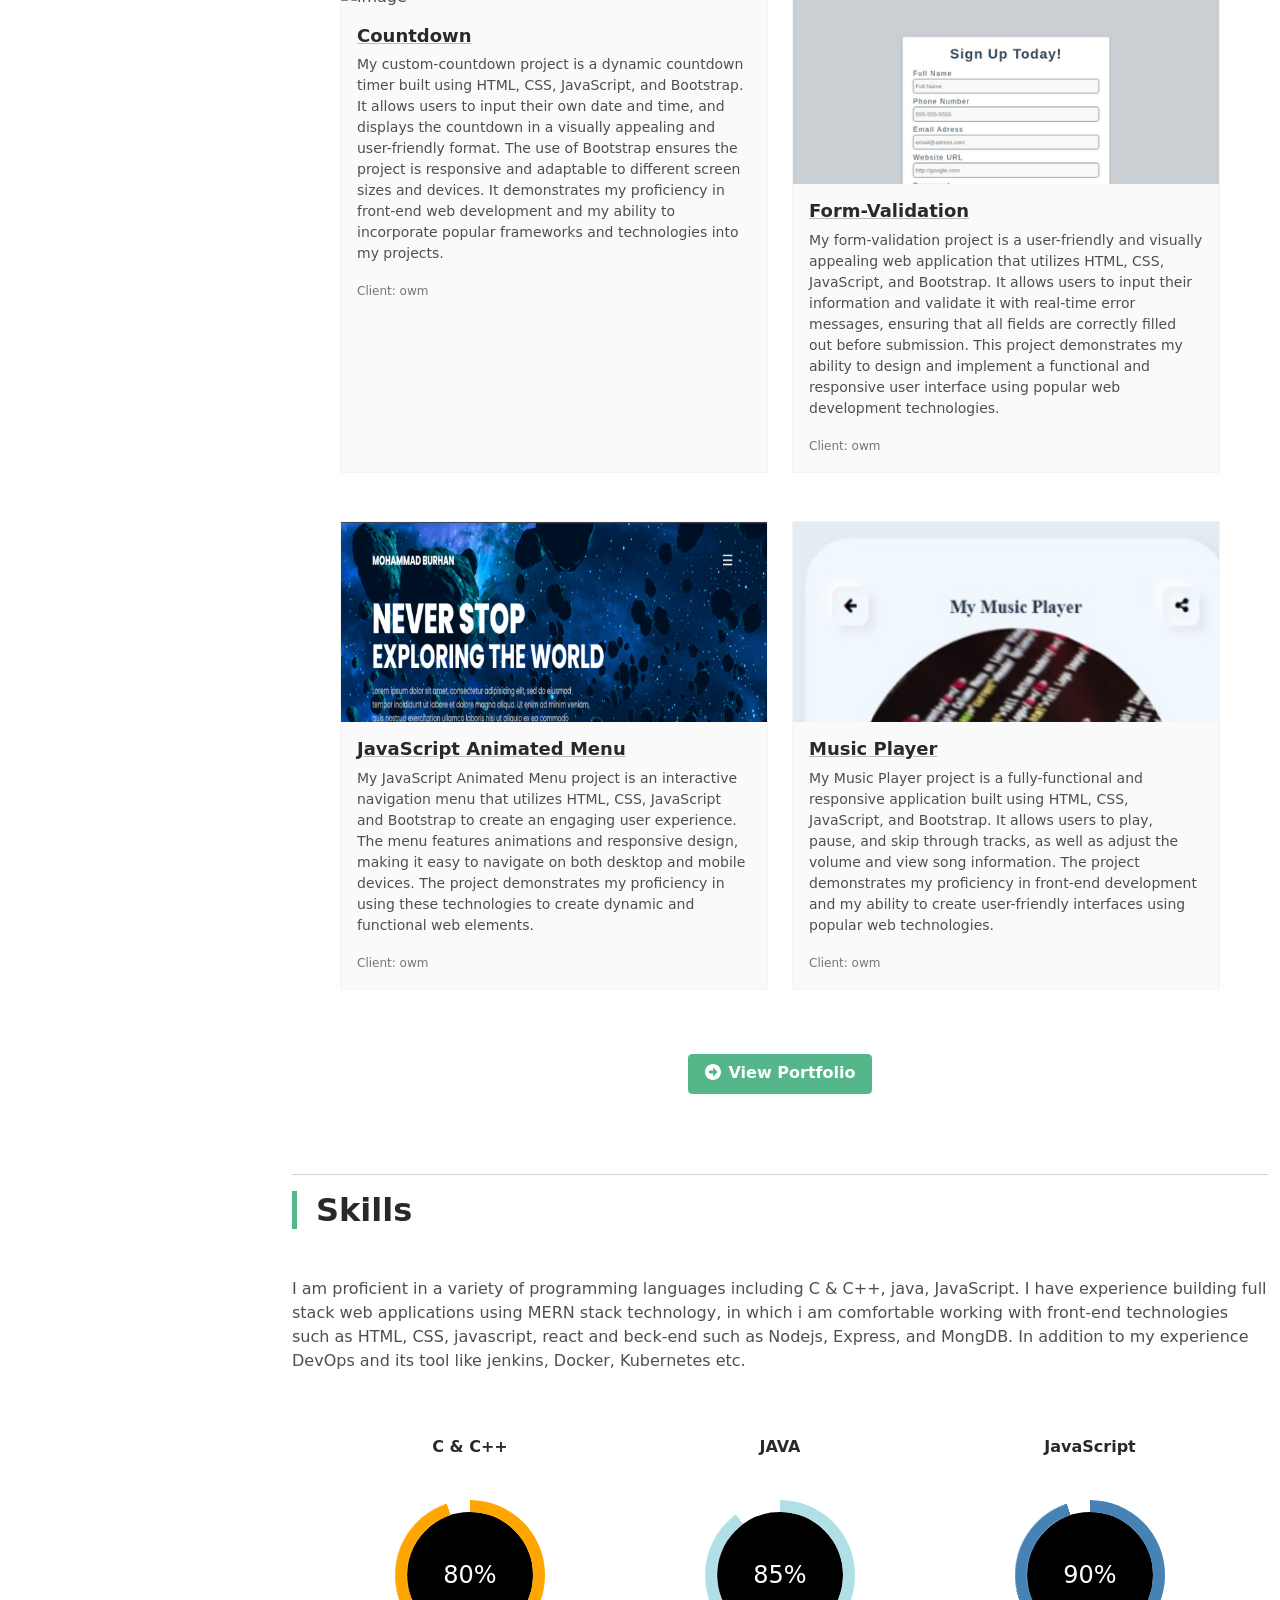
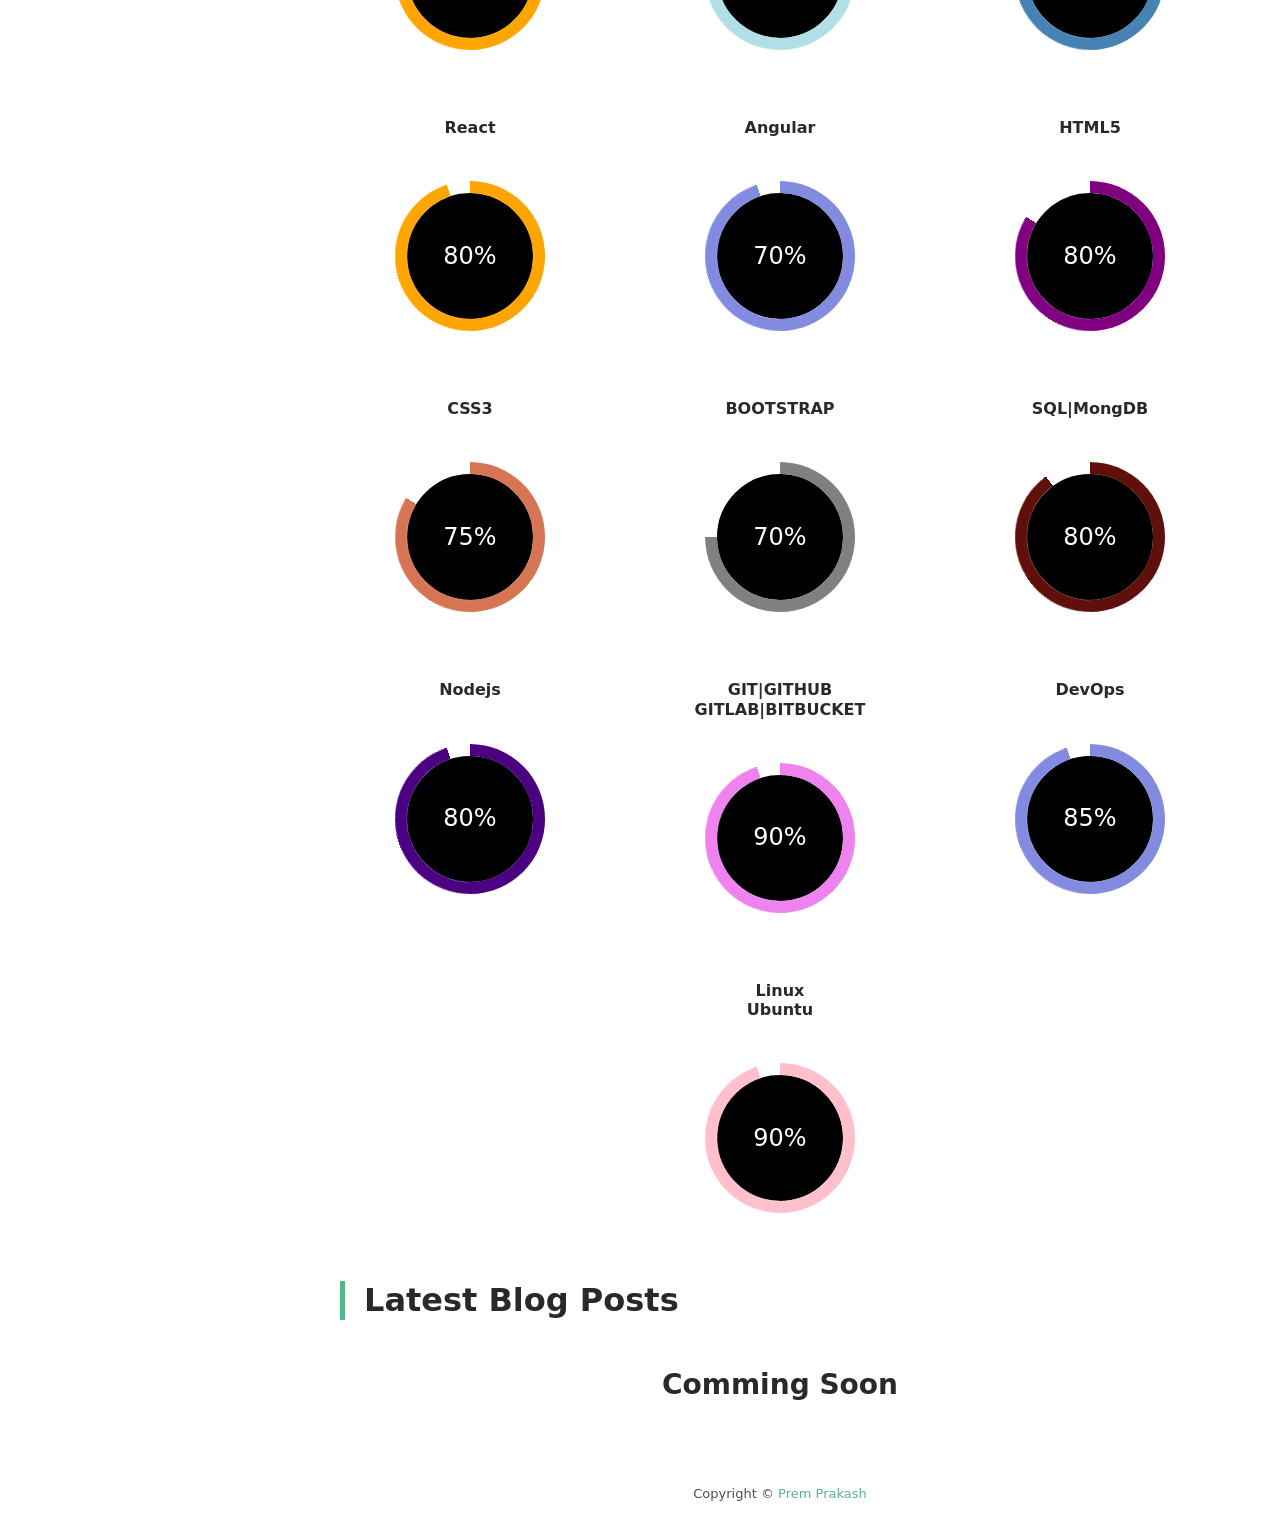
==== commit 36b9ca3e: "Update resume" ====
--- a/index.html
+++ b/index.html
@@ -1111,15 +1111,15 @@
 
 					<div class="col-auto">
 						<div class=" rounded-lg p-5 ">
-							<h2 class="h6 font-weight-bold text-center mb-3">&nbsp;C & C++</h2>
-							<div class="progress blue">
+							<h2 class="h6 font-weight-bold text-center mb-4">C & C++</h2>
+							<div class="progress orange">
 								<span class="progress-left">
 									<span class="progress-bar"></span>
 								</span>
 								<span class="progress-right">
 									<span class="progress-bar"></span>
 								</span>
-								<div class="progress-value">90%</div>
+								<div class="progress-value">80%</div>
 							</div>
 						</div>
 					</div>
@@ -1168,6 +1168,20 @@
 									<span class="progress-bar"></span>
 								</span>
 								<div class="progress-value">80%</div>
+							</div>
+						</div>
+					</div>
+					<div class="col-auto">
+						<div class=" rounded-lg p-5 ">
+							<h2 class="h6 font-weight-bold text-center mb-4">Angular</h2>
+							<div class="progress green">
+								<span class="progress-left">
+									<span class="progress-bar"></span>
+								</span>
+								<span class="progress-right">
+									<span class="progress-bar"></span>
+								</span>
+								<div class="progress-value">70%</div>
 							</div>
 						</div>
 					</div>
